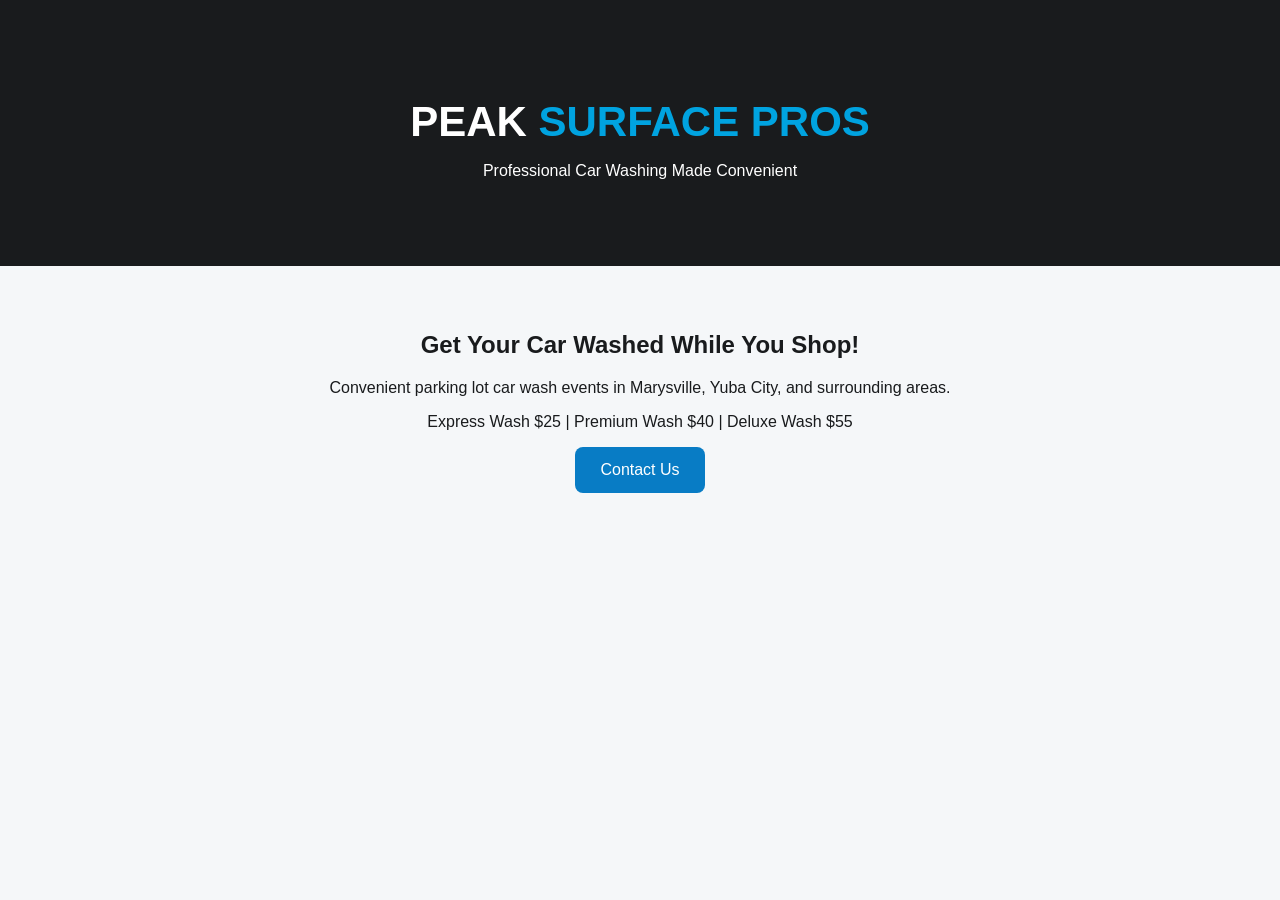
==== index.html @ 24eaa5d0 "Create index.html" ====
<!DOCTYPE html>
<html lang="en">
<head>
  <meta charset="UTF-8">
  <meta name="viewport" content="width=device-width, initial-scale=1">
  <title>Peak Surface Pros | Car Wash Events</title>
  <style>
    body {
      margin: 0;
      font-family: Arial, sans-serif;
      background: #F5F7F9;
      color: #191B1D;
      text-align: center;
    }
    header {
      background: #191B1D;
      color: white;
      padding: 70px 20px;
    }
    h1 { font-size: 42px; margin-bottom: 12px; }
    .blue { color: #00A3E0; }
    main { padding: 45px 20px; }
    .button {
      display: inline-block;
      background: #087CC5;
      color: white;
      padding: 14px 25px;
      border-radius: 8px;
      text-decoration: none;
    }
  </style>
</head>
<body>
  <header>
    <h1>PEAK <span class="blue">SURFACE PROS</span></h1>
    <p>Professional Car Washing Made Convenient</p>
  </header>

  <main>
    <h2>Get Your Car Washed While You Shop!</h2>
    <p>Convenient parking lot car wash events in
       Marysville, Yuba City, and surrounding areas.</p>
    <p>Express Wash $25 | Premium Wash $40 | Deluxe Wash $55</p>
    <a class="button" href="mailto:peaksurfacepros@gmail.com">
      Contact Us
    </a>
  </main>
</body>
</html>
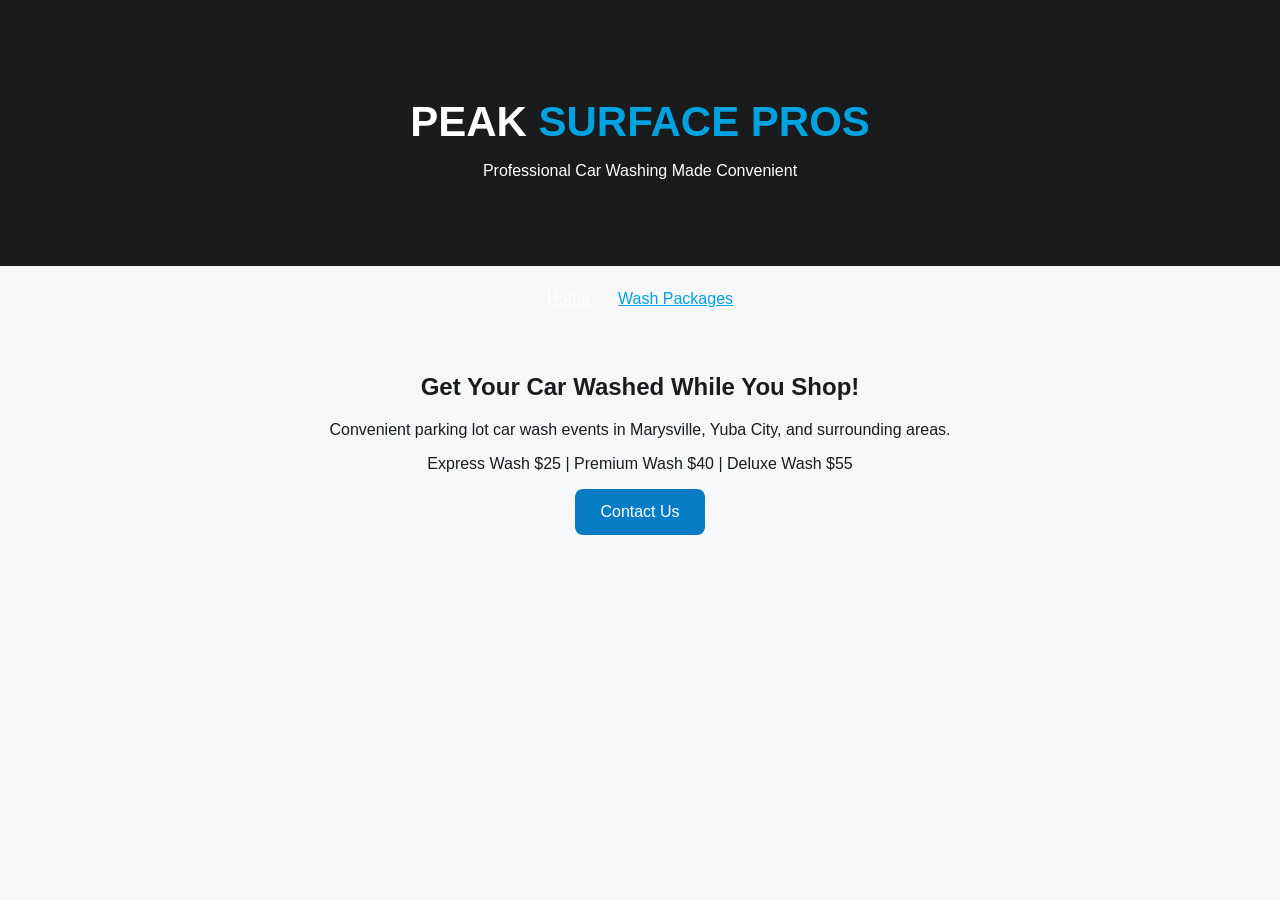
==== commit 20536fe9: "Update index.html" ====
--- a/index.html
+++ b/index.html
@@ -37,6 +37,17 @@
     <p>Professional Car Washing Made Convenient</p>
   </header>
 
+<nav style="margin-top: 24px;">
+  <a href="index.html"
+     style="color: white; margin: 12px;">
+    Home
+  </a>
+  <a href="packages.html"
+     style="color: #00A3E0; margin: 12px;">
+    Wash Packages
+  </a>
+</nav>
+
   <main>
     <h2>Get Your Car Washed While You Shop!</h2>
     <p>Convenient parking lot car wash events in
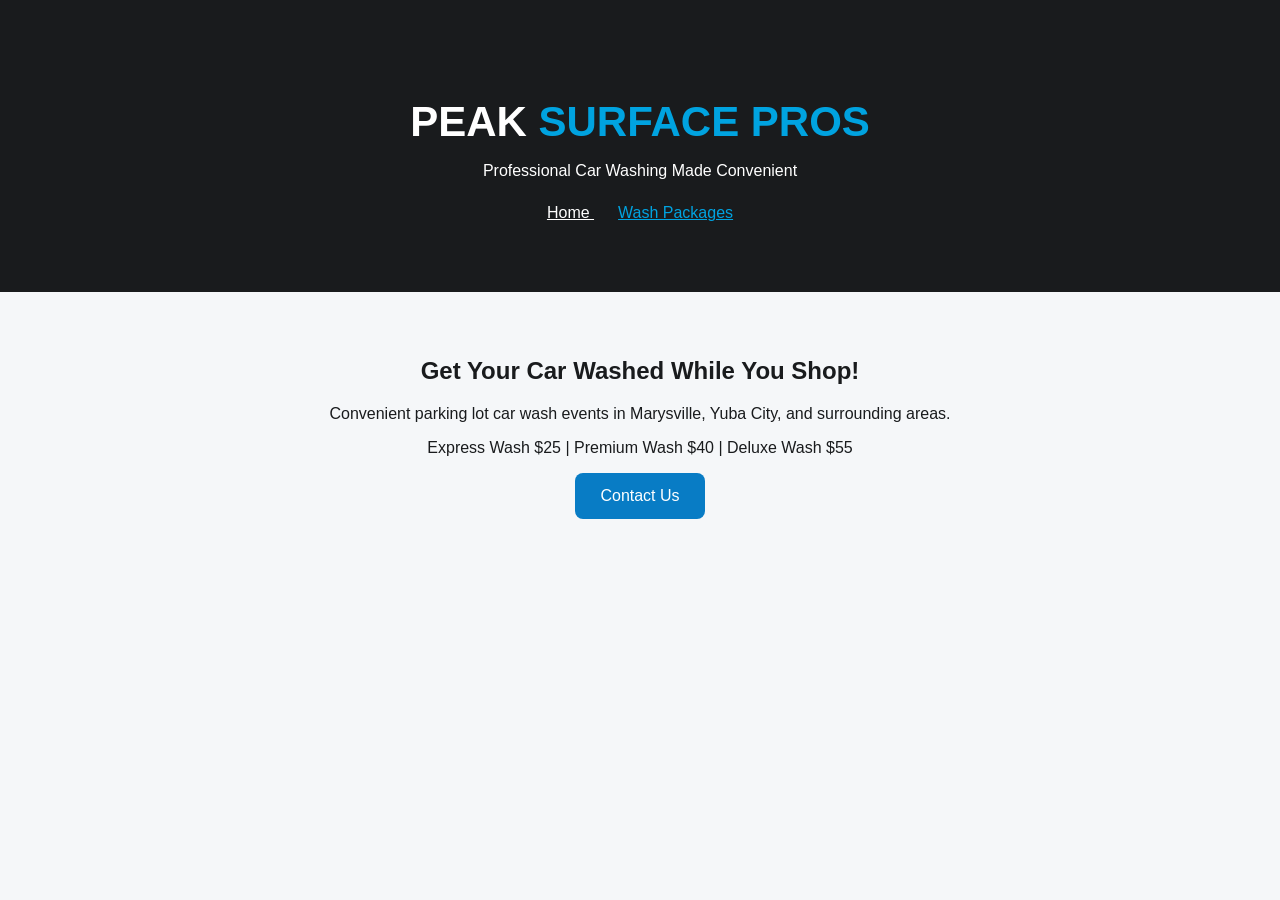
==== commit e27603ee: "Update index.html" ====
--- a/index.html
+++ b/index.html
@@ -35,8 +35,6 @@
   <header>
     <h1>PEAK <span class="blue">SURFACE PROS</span></h1>
     <p>Professional Car Washing Made Convenient</p>
-  </header>
-
 <nav style="margin-top: 24px;">
   <a href="index.html"
      style="color: white; margin: 12px;">
@@ -47,6 +45,9 @@
     Wash Packages
   </a>
 </nav>
+  </header>
+
+
 
   <main>
     <h2>Get Your Car Washed While You Shop!</h2>
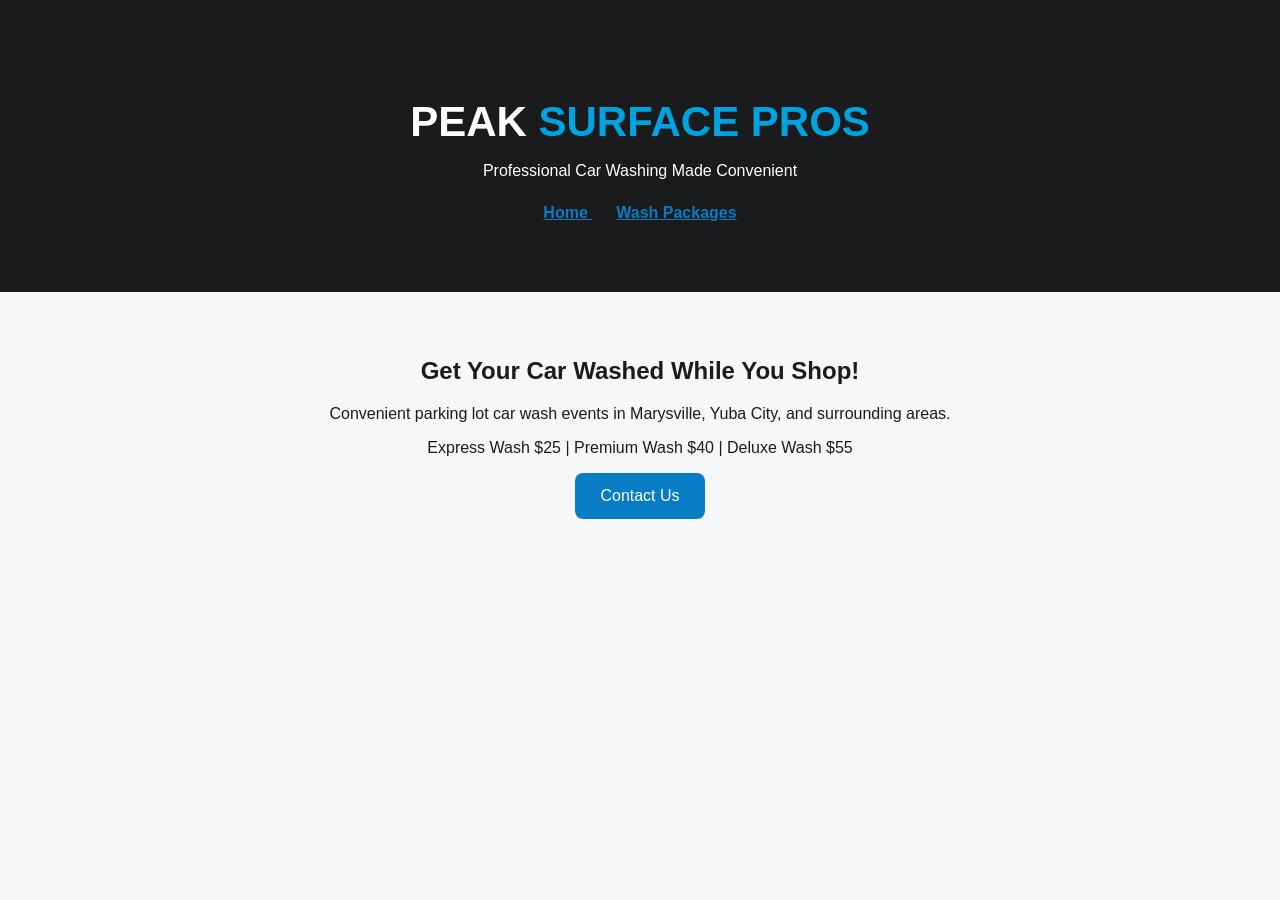
==== commit fa6e62cb: "Update index.html" ====
--- a/index.html
+++ b/index.html
@@ -35,16 +35,18 @@
   <header>
     <h1>PEAK <span class="blue">SURFACE PROS</span></h1>
     <p>Professional Car Washing Made Convenient</p>
-<nav style="margin-top: 24px;">
+
+<nav style="margin-top: 24px; text-align: center;">
   <a href="index.html"
-     style="color: white; margin: 12px;">
+     style="color: #087CC5; margin: 12px; font-weight: bold;">
     Home
   </a>
   <a href="packages.html"
-     style="color: #00A3E0; margin: 12px;">
+     style="color: #087CC5; margin: 12px; font-weight: bold;">
     Wash Packages
   </a>
 </nav>
+
   </header>
 
 
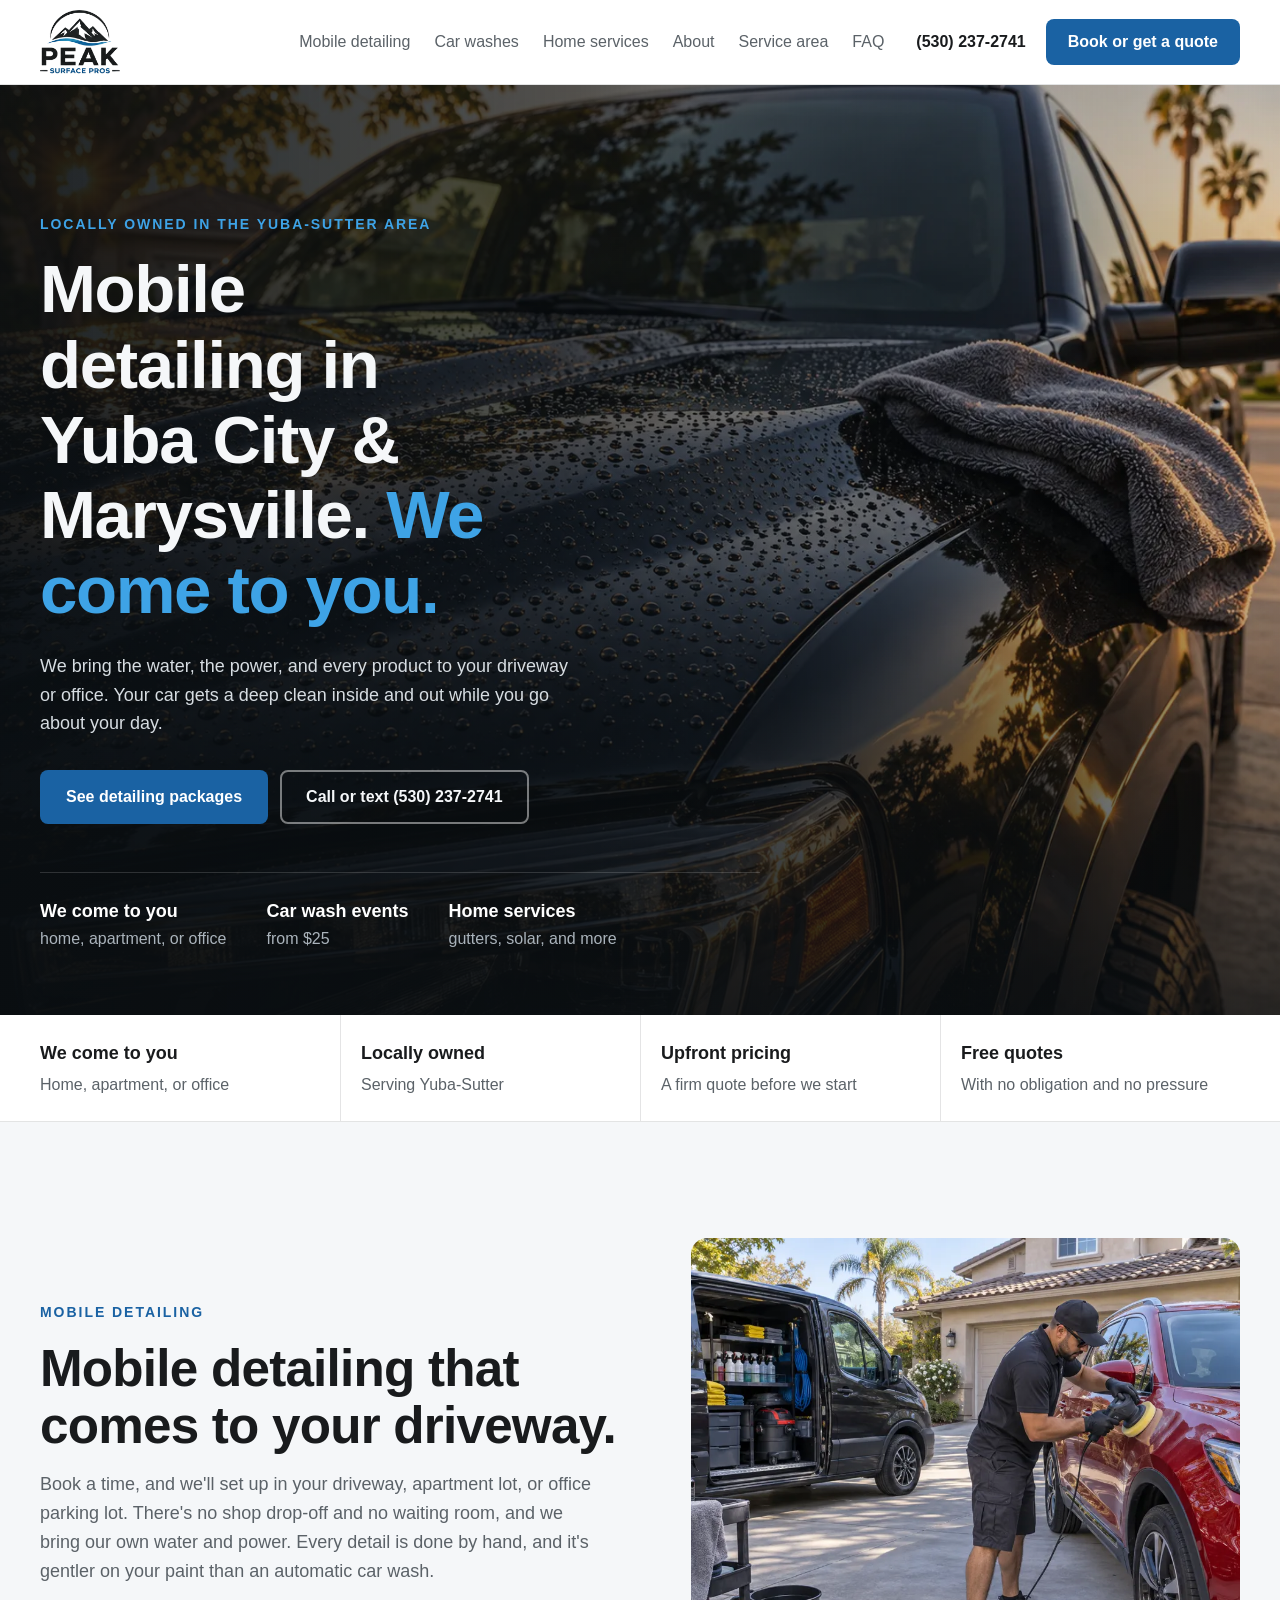
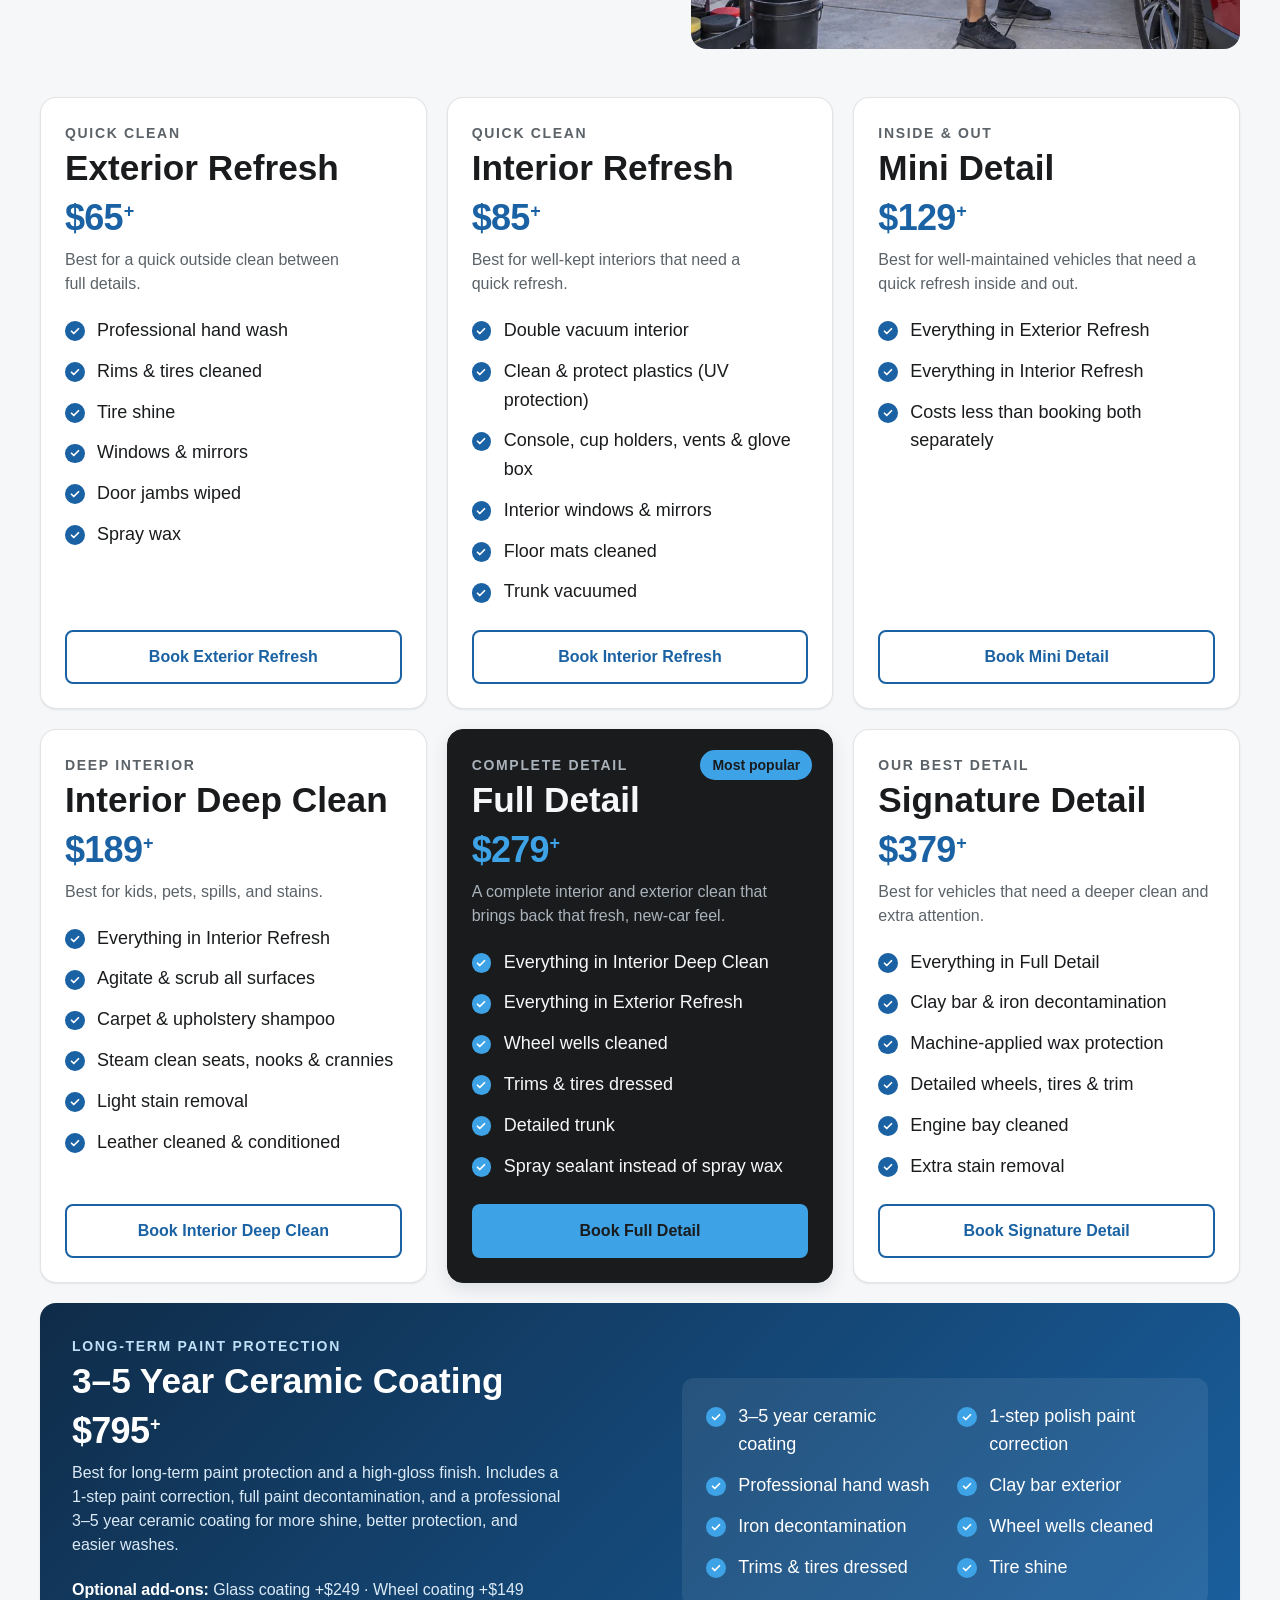
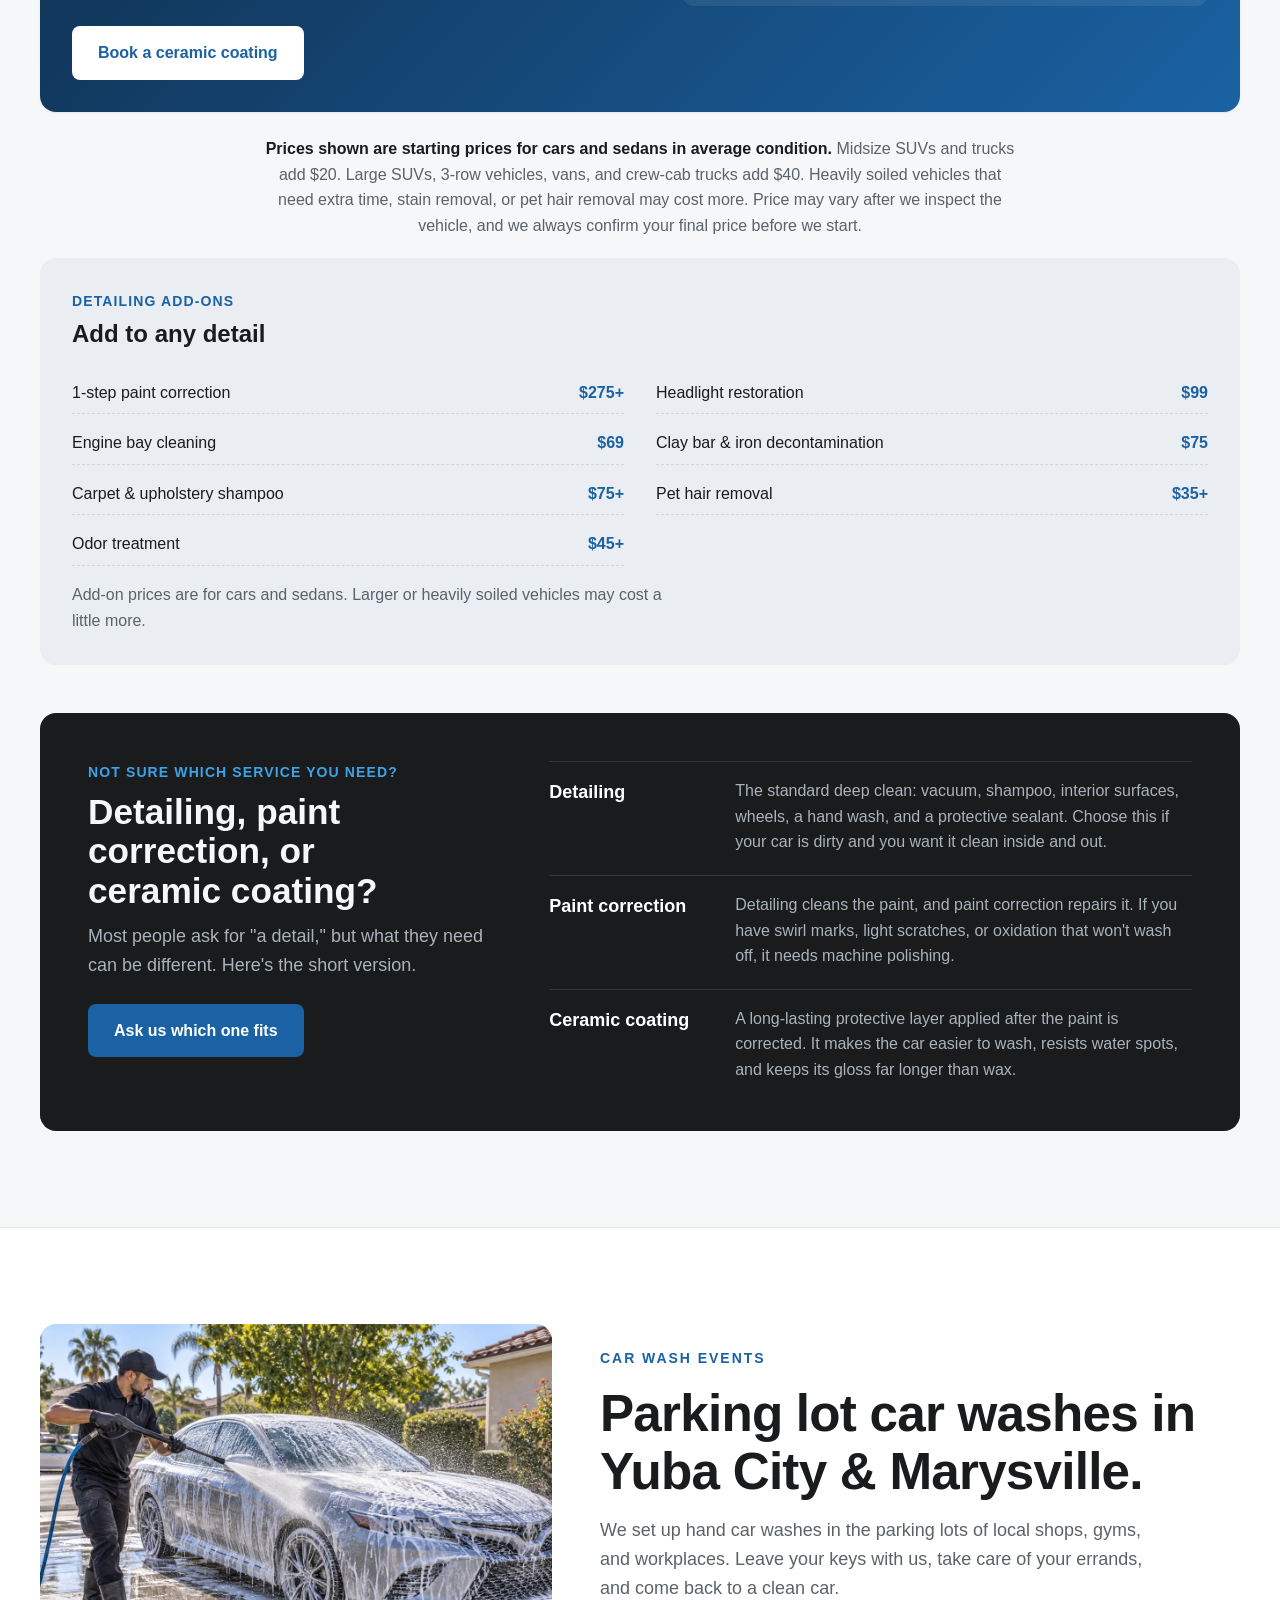
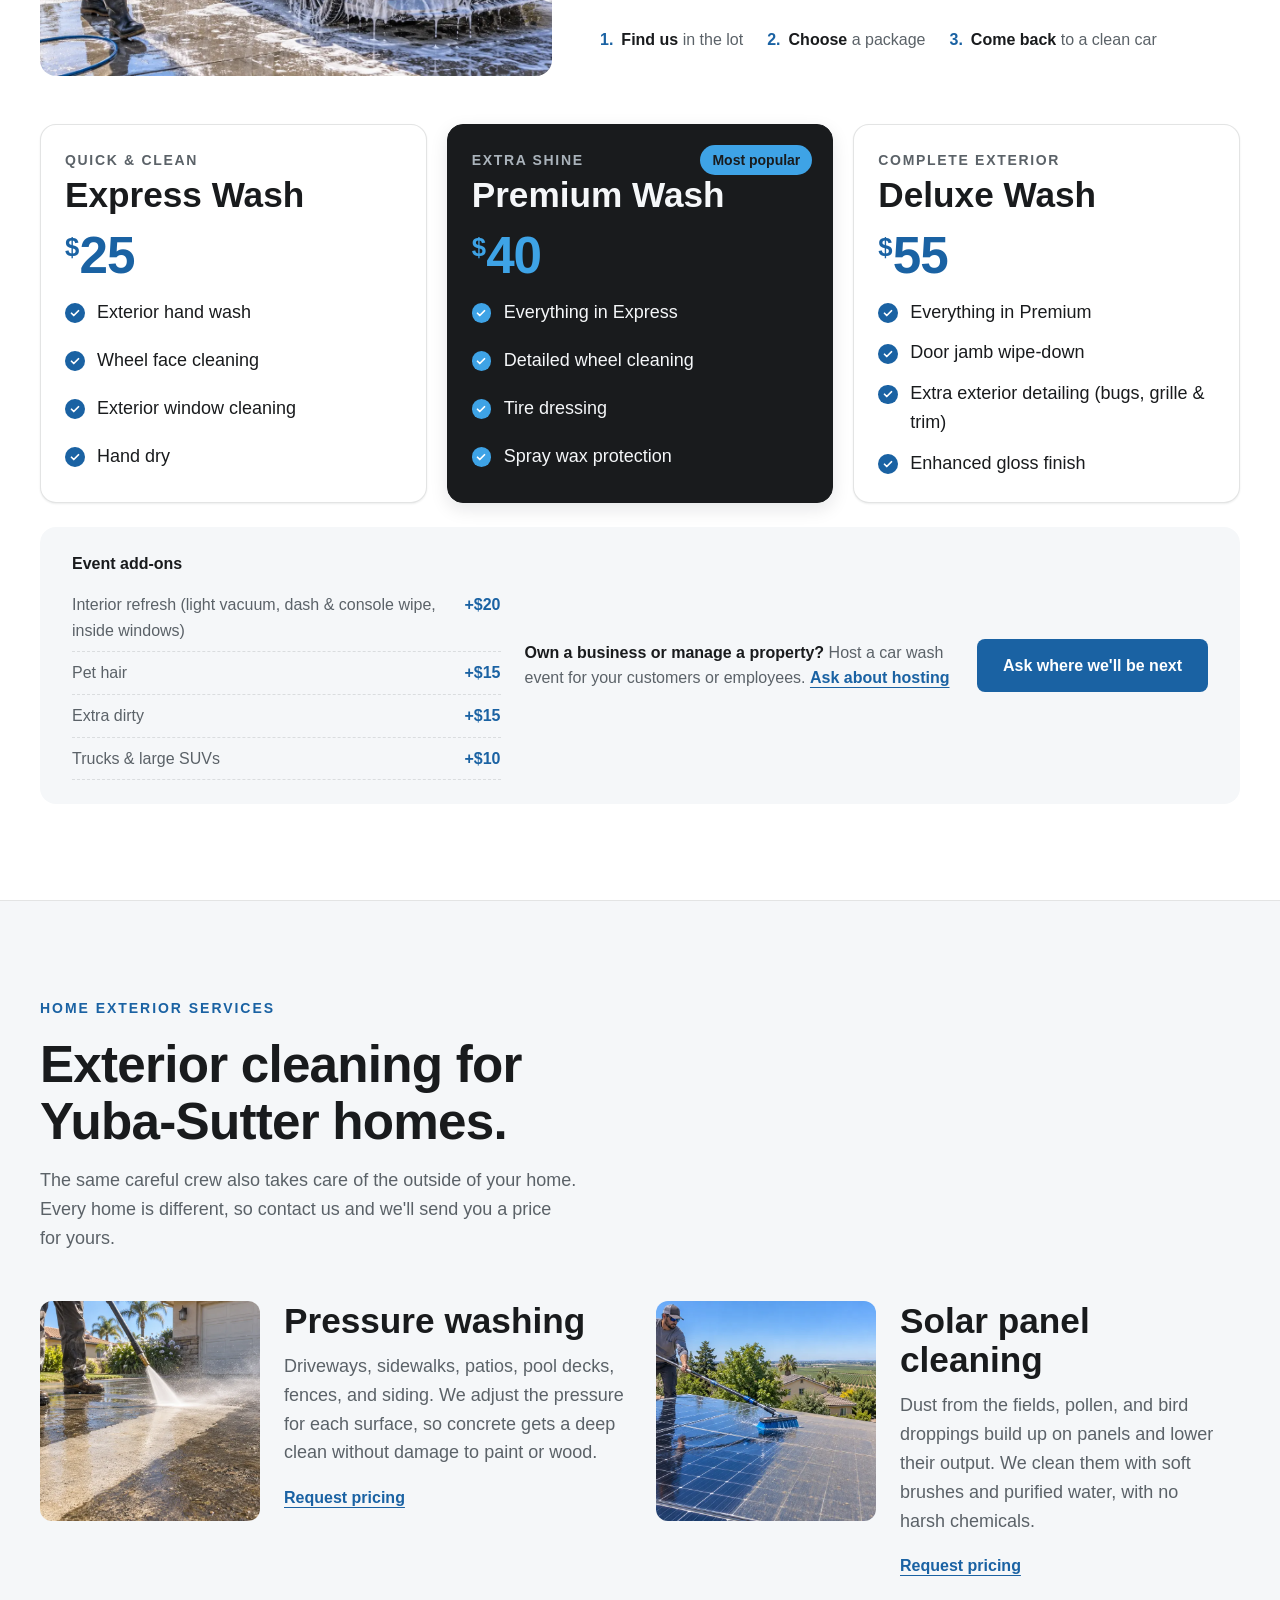
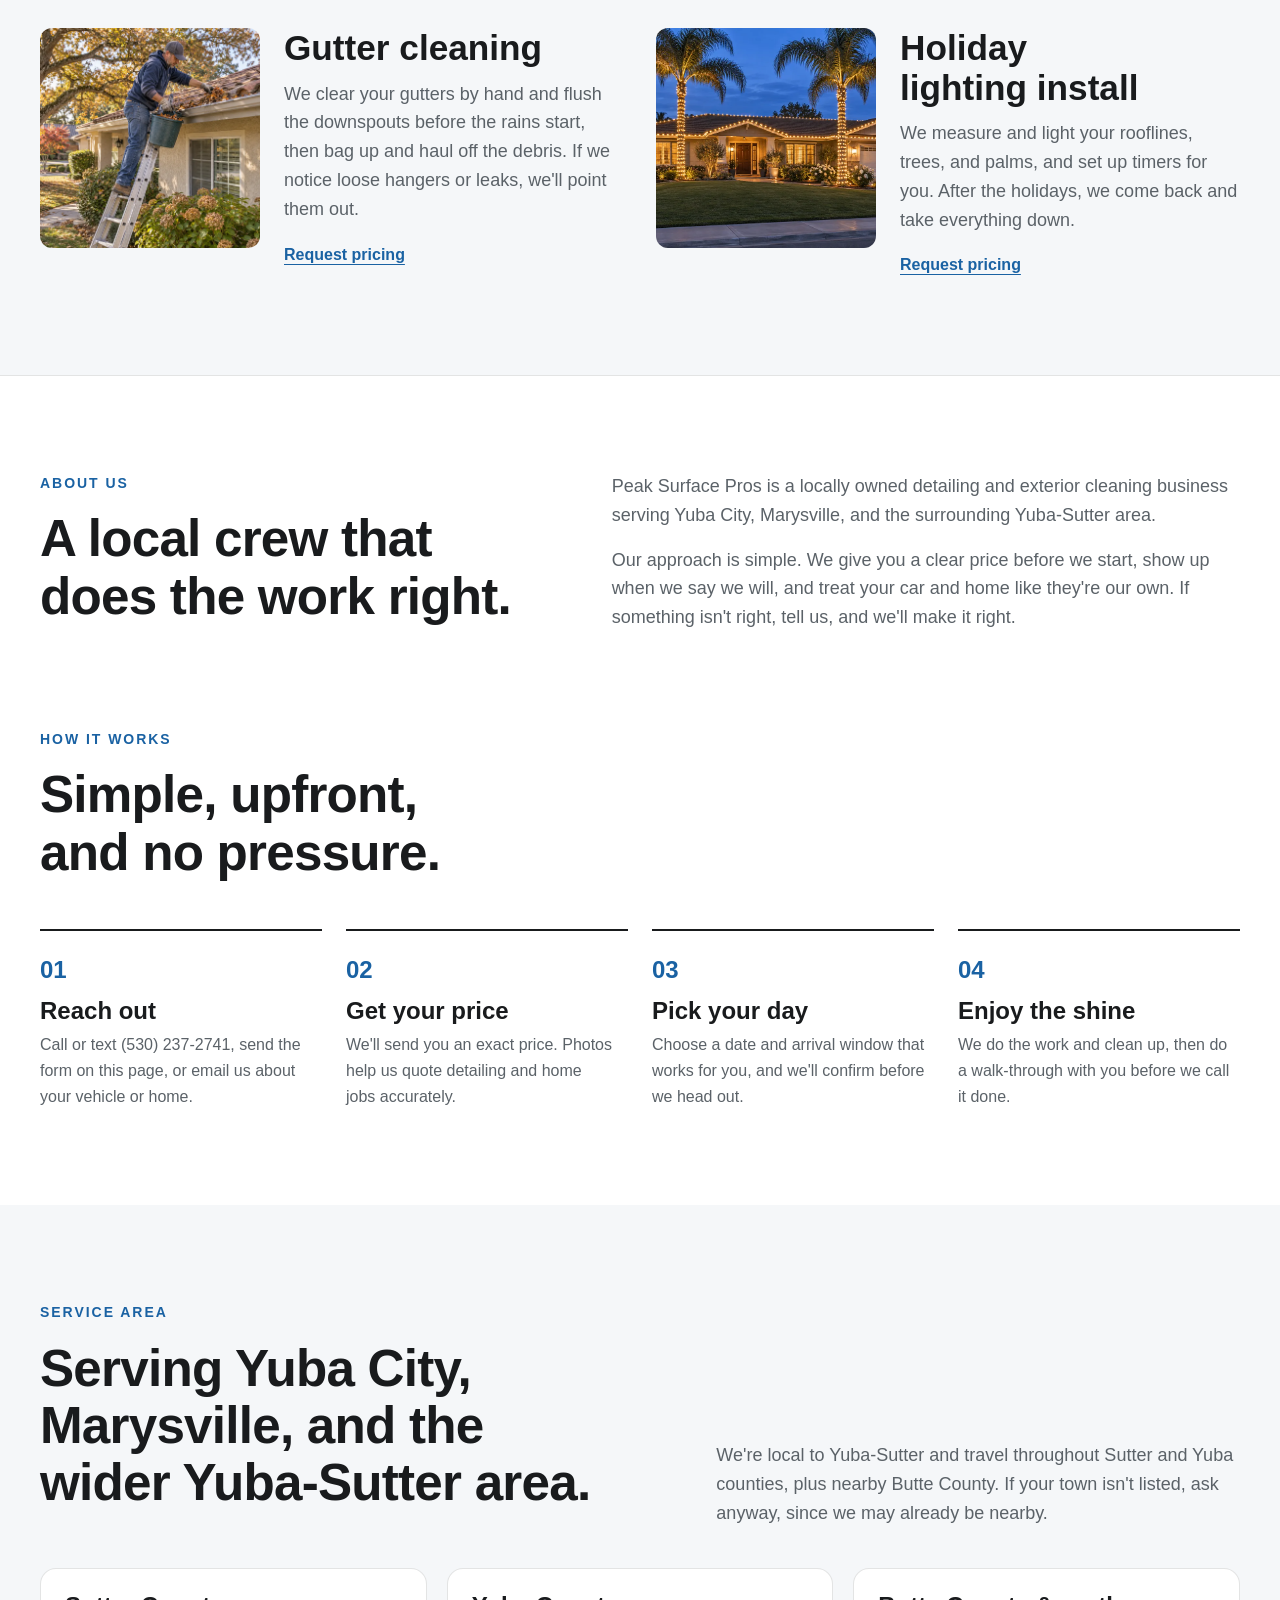
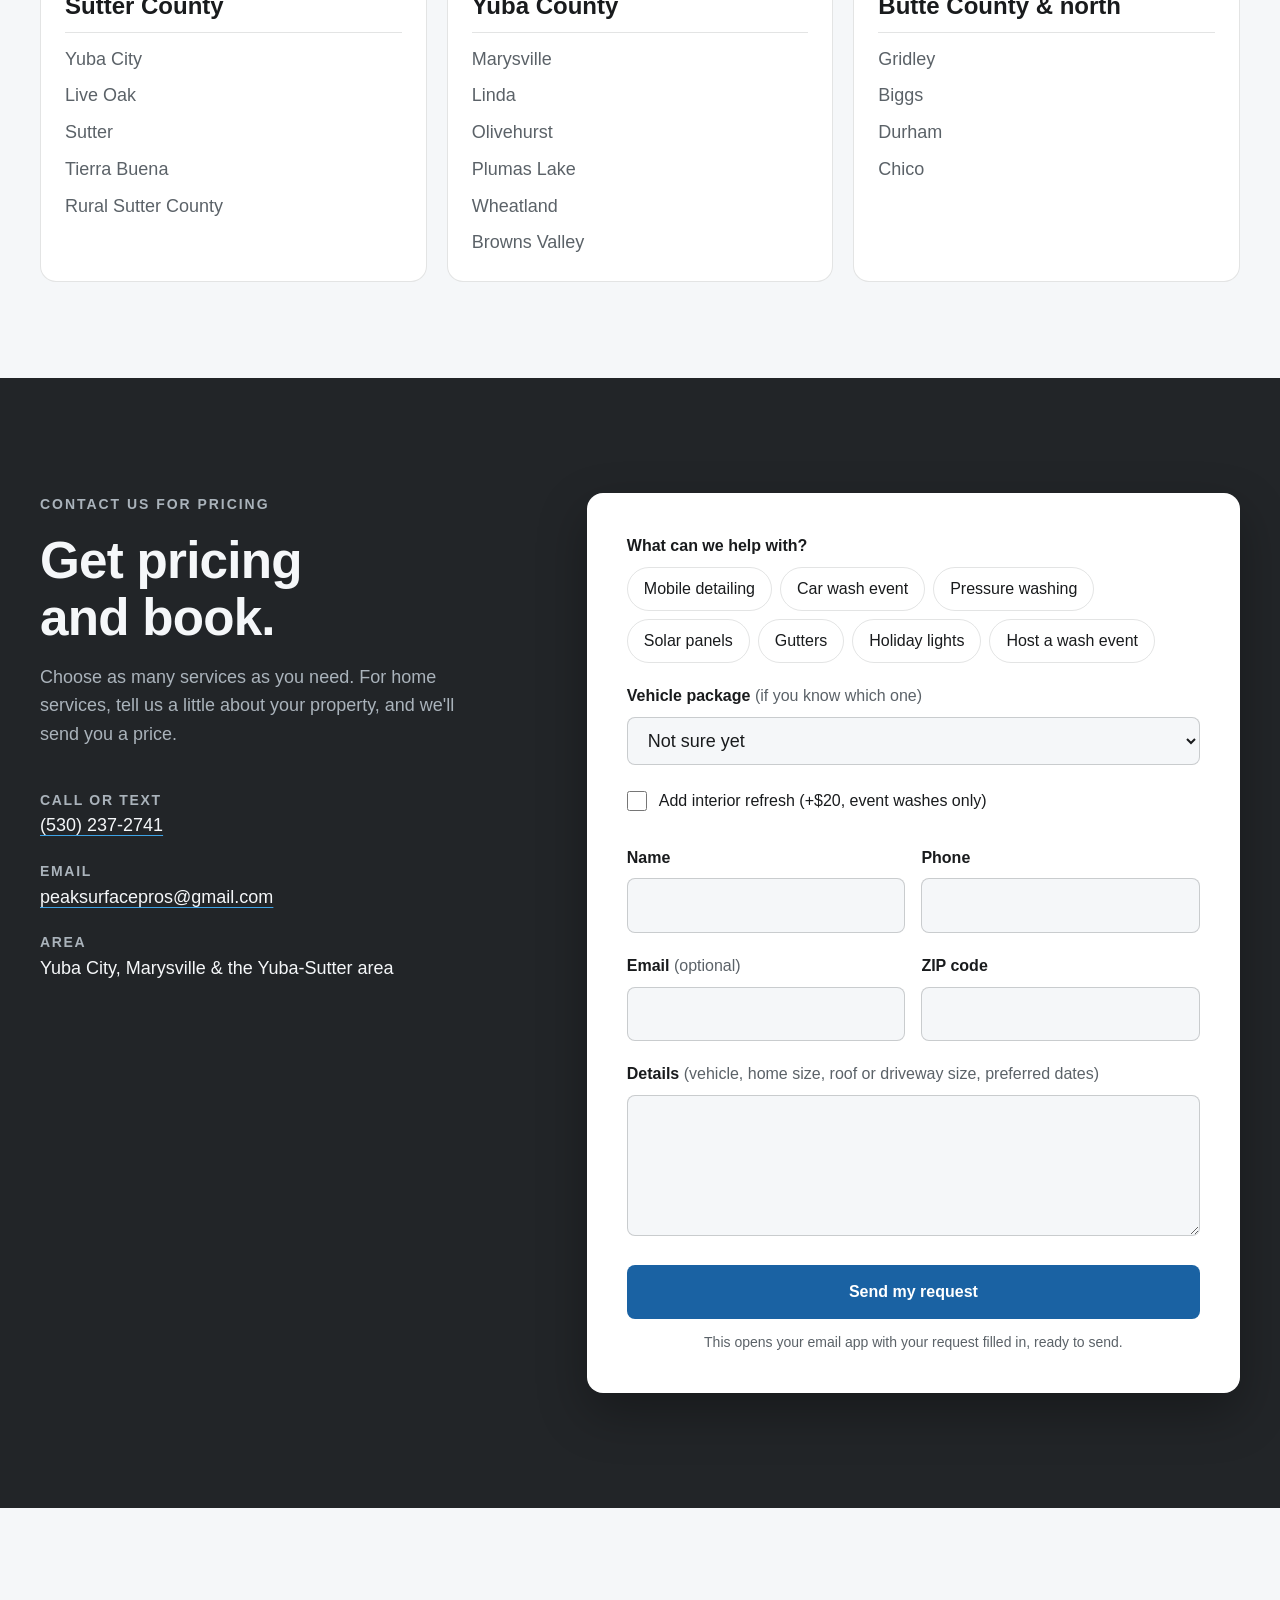
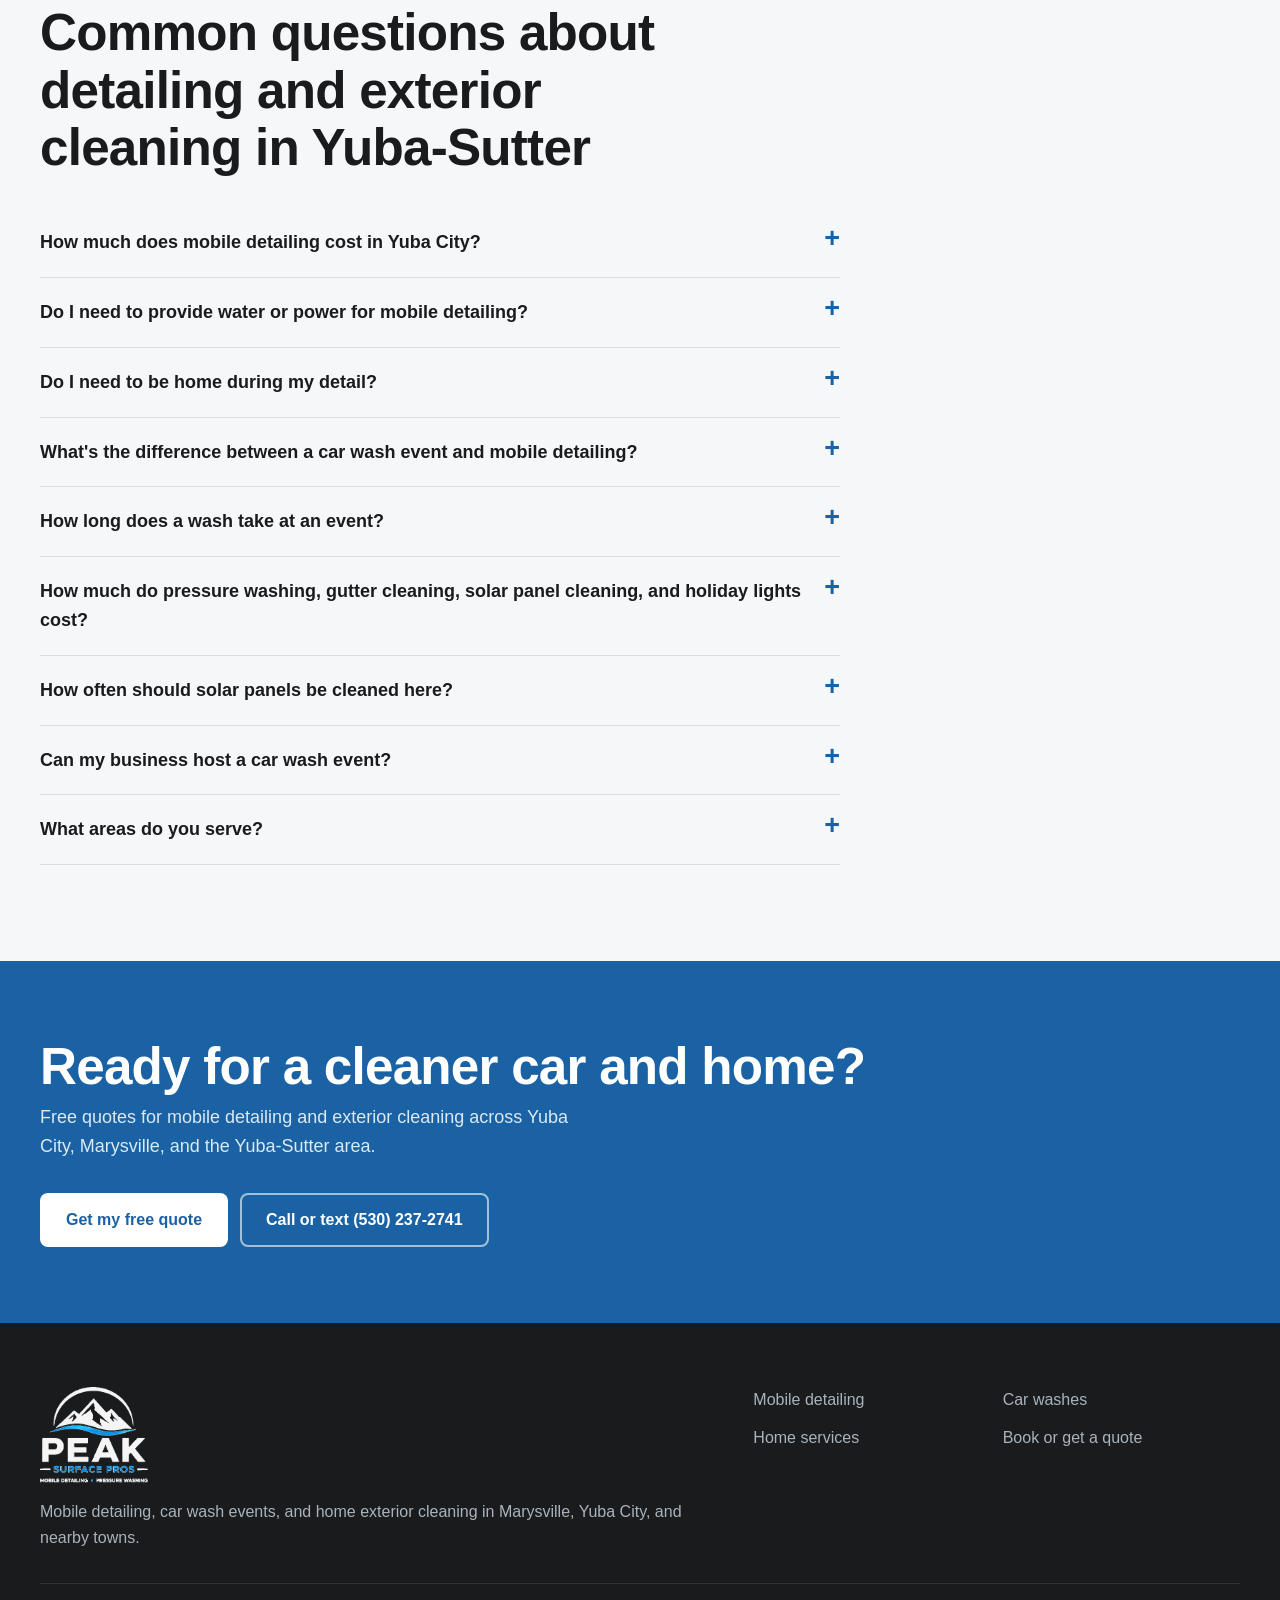
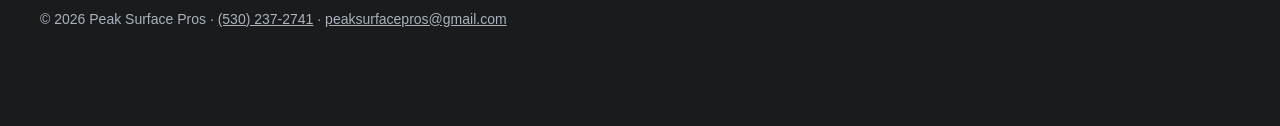
==== commit 6cc16700: "New Peak Surface Pros website: mobile detailing, car wash events, home services Co-authored-by: Perp" ====
--- a/index.html
+++ b/index.html
@@ -1,64 +1,445 @@
-
-<!DOCTYPE html>
+<!doctype html>
 <html lang="en">
 <head>
-  <meta charset="UTF-8">
-  <meta name="viewport" content="width=device-width, initial-scale=1">
-  <title>Peak Surface Pros | Car Wash Events</title>
-  <style>
-    body {
-      margin: 0;
-      font-family: Arial, sans-serif;
-      background: #F5F7F9;
-      color: #191B1D;
-      text-align: center;
-    }
-    header {
-      background: #191B1D;
-      color: white;
-      padding: 70px 20px;
-    }
-    h1 { font-size: 42px; margin-bottom: 12px; }
-    .blue { color: #00A3E0; }
-    main { padding: 45px 20px; }
-    .button {
-      display: inline-block;
-      background: #087CC5;
-      color: white;
-      padding: 14px 25px;
-      border-radius: 8px;
-      text-decoration: none;
-    }
-  </style>
+<meta charset="utf-8">
+<meta name="viewport" content="width=device-width, initial-scale=1">
+<title>Peak Surface Pros | Mobile Detailing, Car Washes &amp; Exterior Cleaning in Yuba City &amp; Marysville</title>
+<meta name="description" content="Mobile detailing in Yuba City and Marysville, plus parking lot car wash events, pressure washing, solar panel cleaning, gutter cleaning, and holiday lights. Free quotes.">
+<meta property="og:title" content="Peak Surface Pros | Yuba-Sutter Car Washes &amp; Exterior Cleaning">
+<meta property="og:description" content="Car washes, mobile detailing, gutters, pressure washing, solar panel cleaning, and holiday lights across Marysville, Yuba City, and nearby.">
+<meta property="og:image" content="assets/hero.webp">
+<link rel="preconnect" href="https://api.fontshare.com">
+<link href="https://api.fontshare.com/v2/css?f[]=cabinet-grotesk@500,700,800&f[]=satoshi@400,500,700&display=swap" rel="stylesheet">
+<link rel="preload" as="image" href="assets/hero.webp">
+<link rel="icon" type="image/png" href="assets/logo-header.png">
+<link rel="stylesheet" href="style.css?v=10">
+<script type="application/ld+json">
+{"@context":"https://schema.org","@type":"AutoWash","telephone":"+1-530-237-2741","description":"Mobile auto detailing, parking lot car wash events, pressure washing, solar panel cleaning, gutter cleaning, and holiday lighting installation in the Yuba-Sutter area.","name":"Peak Surface Pros","email":"peaksurfacepros@gmail.com","areaServed":["Yuba City, CA","Marysville, CA","Live Oak, CA","Sutter, CA","Tierra Buena, CA","Linda, CA","Olivehurst, CA","Plumas Lake, CA","Wheatland, CA","Browns Valley, CA","Gridley, CA","Biggs, CA","Durham, CA","Chico, CA"],"priceRange":"$25-$795"}
+</script>
 </head>
 <body>
-  <header>
-    <h1>PEAK <span class="blue">SURFACE PROS</span></h1>
-    <p>Professional Car Washing Made Convenient</p>
-
-<nav style="margin-top: 24px; text-align: center;">
-  <a href="index.html"
-     style="color: #087CC5; margin: 12px; font-weight: bold;">
-    Home
-  </a>
-  <a href="packages.html"
-     style="color: #087CC5; margin: 12px; font-weight: bold;">
-    Wash Packages
-  </a>
-</nav>
-
-  </header>
-
-
-
-  <main>
-    <h2>Get Your Car Washed While You Shop!</h2>
-    <p>Convenient parking lot car wash events in
-       Marysville, Yuba City, and surrounding areas.</p>
-    <p>Express Wash $25 | Premium Wash $40 | Deluxe Wash $55</p>
-    <a class="button" href="mailto:peaksurfacepros@gmail.com">
-      Contact Us
+<a class="skip" href="#main">Skip to content</a>
+
+<header class="header" id="top">
+  <div class="wrap header__inner">
+    <a href="#top" class="brand" aria-label="Peak Surface Pros home">
+      <img src="assets/logo-header.png" alt="Peak Surface Pros" width="301" height="242">
     </a>
-  </main>
+    <nav class="nav" aria-label="Primary">
+      <a href="#detailing">Mobile detailing</a>
+      <a href="#washes">Car washes</a>
+      <a href="#home-services">Home services</a>
+      <a href="#about">About</a>
+      <a href="#area">Service area</a>
+      <a href="#faq">FAQ</a>
+    </nav>
+    <div class="header__cta">
+      <a class="phone" href="tel:+15302372741">(530) 237-2741</a>
+      <a class="btn btn--blue btn--sm" href="#quote">Book or get a quote</a>
+    </div>
+    <button class="menu-btn" aria-label="Open menu" aria-expanded="false" aria-controls="mobile-nav">
+      <svg width="24" height="24" viewBox="0 0 24 24" fill="none" stroke="currentColor" stroke-width="2" stroke-linecap="round"><path d="M4 7h16M4 12h16M4 17h16"/></svg>
+    </button>
+  </div>
+  <nav class="mobile-nav" id="mobile-nav" aria-label="Mobile" hidden>
+    <a href="#detailing">Mobile detailing</a>
+    <a href="#washes">Car washes</a>
+    <a href="#home-services">Home services</a>
+    <a href="#about">About</a>
+    <a href="#area">Service area</a>
+    <a href="#faq">FAQ</a>
+    <a href="tel:+15302372741">Call or text (530) 237-2741</a>
+    <a class="btn btn--blue" href="#quote">Book or get a quote</a>
+  </nav>
+</header>
+
+<main id="main">
+  <section class="hero">
+    <img class="hero__img" src="assets/hero.webp" alt="Water beading on the freshly detailed hood of a black pickup truck at sunset" width="1920" height="1080">
+    <div class="hero__shade"></div>
+    <div class="wrap hero__content">
+      <p class="eyebrow">Locally owned in the Yuba-Sutter area</p>
+      <h1>Mobile detailing in Yuba City &amp; Marysville. <span>We come to you.</span></h1>
+      <p class="hero__lede">We bring the water, the power, and every product to your driveway or office. Your car gets a deep clean inside and out while you go about your day.</p>
+      <div class="hero__actions">
+        <a class="btn btn--blue" href="#detailing">See detailing packages</a>
+        <a class="btn btn--ghost" href="tel:+15302372741">Call or text (530) 237-2741</a>
+      </div>
+      <ul class="hero__facts" aria-label="Highlights">
+        <li><strong>We come to you</strong> home, apartment, or office</li>
+        <li><strong>Car wash events</strong> from $25</li>
+        <li><strong>Home services</strong> gutters, solar, and more</li>
+      </ul>
+    </div>
+  </section>
+
+  <section class="trust" aria-label="Why customers choose us">
+    <ul class="wrap trust__list">
+      <li><strong>We come to you</strong><span>Home, apartment, or office</span></li>
+      <li><strong>Locally owned</strong><span>Serving Yuba-Sutter</span></li>
+      <li><strong>Upfront pricing</strong><span>A firm quote before we start</span></li>
+      <li><strong>Free quotes</strong><span>With no obligation and no pressure</span></li>
+    </ul>
+  </section>
+
+  <section class="detailing" id="detailing" aria-labelledby="detailing-title">
+    <div class="wrap">
+      <div class="split-head">
+        <div class="section-head">
+          <p class="eyebrow eyebrow--dark">Mobile detailing</p>
+          <h2 id="detailing-title">Mobile detailing that comes to your driveway.</h2>
+          <p class="section-head__lede">Book a time, and we'll set up in your driveway, apartment lot, or office parking lot. There's no shop drop-off and no waiting room, and we bring our own water and power. Every detail is done by hand, and it's gentler on your paint than an automatic car wash.</p>
+        </div>
+        <img class="split-head__img" src="assets/mobile.webp" alt="Detailer polishing a red SUV in a driveway next to a fully equipped detailing van" width="1200" height="900" loading="lazy" decoding="async">
+      </div>
+      <div class="pkg-grid pkg-grid--six">
+        <article class="pkg">
+          
+          <p class="pkg__sub">Quick clean</p>
+          <h3>Exterior Refresh</h3>
+          <p class="pkg__price pkg__price--range">$65<span class="pkg__plus">+</span></p>
+          <p class="pkg__best">Best for a quick outside clean between full details.</p>
+          <ul class="ticks"><li>Professional hand wash</li><li>Rims &amp; tires cleaned</li><li>Tire shine</li><li>Windows &amp; mirrors</li><li>Door jambs wiped</li><li>Spray wax</li></ul>
+          <a class="btn btn--outline btn--block" href="#quote" data-pkg="Mobile: Exterior Refresh ($65+)" data-kind="mobile">Book Exterior Refresh</a>
+        </article>
+        <article class="pkg">
+          
+          <p class="pkg__sub">Quick clean</p>
+          <h3>Interior Refresh</h3>
+          <p class="pkg__price pkg__price--range">$85<span class="pkg__plus">+</span></p>
+          <p class="pkg__best">Best for well-kept interiors that need a quick refresh.</p>
+          <ul class="ticks"><li>Double vacuum interior</li><li>Clean &amp; protect plastics (UV protection)</li><li>Console, cup holders, vents &amp; glove box</li><li>Interior windows &amp; mirrors</li><li>Floor mats cleaned</li><li>Trunk vacuumed</li></ul>
+          <a class="btn btn--outline btn--block" href="#quote" data-pkg="Mobile: Interior Refresh ($85+)" data-kind="mobile">Book Interior Refresh</a>
+        </article>
+        <article class="pkg">
+          
+          <p class="pkg__sub">Inside &amp; out</p>
+          <h3>Mini Detail</h3>
+          <p class="pkg__price pkg__price--range">$129<span class="pkg__plus">+</span></p>
+          <p class="pkg__best">Best for well-maintained vehicles that need a quick refresh inside and out.</p>
+          <ul class="ticks"><li>Everything in Exterior Refresh</li><li>Everything in Interior Refresh</li><li>Costs less than booking both separately</li></ul>
+          <a class="btn btn--outline btn--block" href="#quote" data-pkg="Mobile: Mini Detail ($129+)" data-kind="mobile">Book Mini Detail</a>
+        </article>
+        <article class="pkg">
+          
+          <p class="pkg__sub">Deep interior</p>
+          <h3>Interior Deep Clean</h3>
+          <p class="pkg__price pkg__price--range">$189<span class="pkg__plus">+</span></p>
+          <p class="pkg__best">Best for kids, pets, spills, and stains.</p>
+          <ul class="ticks"><li>Everything in Interior Refresh</li><li>Agitate &amp; scrub all surfaces</li><li>Carpet &amp; upholstery shampoo</li><li>Steam clean seats, nooks &amp; crannies</li><li>Light stain removal</li><li>Leather cleaned &amp; conditioned</li></ul>
+          <a class="btn btn--outline btn--block" href="#quote" data-pkg="Mobile: Interior Deep Clean ($189+)" data-kind="mobile">Book Interior Deep Clean</a>
+        </article>
+        <article class="pkg pkg--featured">
+          <p class="pkg__badge">Most popular</p>
+          <p class="pkg__sub">Complete detail</p>
+          <h3>Full Detail</h3>
+          <p class="pkg__price pkg__price--range">$279<span class="pkg__plus">+</span></p>
+          <p class="pkg__best">A complete interior and exterior clean that brings back that fresh, new-car feel.</p>
+          <ul class="ticks"><li>Everything in Interior Deep Clean</li><li>Everything in Exterior Refresh</li><li>Wheel wells cleaned</li><li>Trims &amp; tires dressed</li><li>Detailed trunk</li><li>Spray sealant instead of spray wax</li></ul>
+          <a class="btn btn--blue btn--block" href="#quote" data-pkg="Mobile: Full Detail ($279+)" data-kind="mobile">Book Full Detail</a>
+        </article>
+        <article class="pkg">
+          
+          <p class="pkg__sub">Our best detail</p>
+          <h3>Signature Detail</h3>
+          <p class="pkg__price pkg__price--range">$379<span class="pkg__plus">+</span></p>
+          <p class="pkg__best">Best for vehicles that need a deeper clean and extra attention.</p>
+          <ul class="ticks"><li>Everything in Full Detail</li><li>Clay bar &amp; iron decontamination</li><li>Machine-applied wax protection</li><li>Detailed wheels, tires &amp; trim</li><li>Engine bay cleaned</li><li>Extra stain removal</li></ul>
+          <a class="btn btn--outline btn--block" href="#quote" data-pkg="Mobile: Signature Detail ($379+)" data-kind="mobile">Book Signature Detail</a>
+        </article>
+      </div>
+      <article class="pkg pkg--wide">
+        <div class="pkg--wide__main">
+          <p class="pkg__sub">Long-term paint protection</p>
+          <h3>3–5 Year Ceramic Coating</h3>
+          <p class="pkg__price pkg__price--range">$795<span class="pkg__plus">+</span></p>
+          <p class="pkg__best">Best for long-term paint protection and a high-gloss finish. Includes a 1-step paint correction, full paint decontamination, and a professional 3–5 year ceramic coating for more shine, better protection, and easier washes.</p>
+          <p class="pkg__opt"><strong>Optional add-ons:</strong> Glass coating +$249 · Wheel coating +$149</p>
+          <a class="btn btn--blue" href="#quote" data-pkg="Mobile: 3–5 Year Ceramic Coating ($795+)" data-kind="mobile">Book a ceramic coating</a>
+        </div>
+        <ul class="ticks ticks--cols"><li>3–5 year ceramic coating</li><li>1-step polish paint correction</li><li>Professional hand wash</li><li>Clay bar exterior</li><li>Iron decontamination</li><li>Wheel wells cleaned</li><li>Trims &amp; tires dressed</li><li>Tire shine</li></ul>
+      </article>
+      <p class="pkg-note"><strong>Prices shown are starting prices for cars and sedans in average condition.</strong> Midsize SUVs and trucks add $20. Large SUVs, 3-row vehicles, vans, and crew-cab trucks add $40. Heavily soiled vehicles that need extra time, stain removal, or pet hair removal may cost more. Price may vary after we inspect the vehicle, and we always confirm your final price before we start.</p>
+      <div class="addon addon--list">
+        <div>
+          <p class="tag">Detailing add-ons</p>
+          <h3>Add to any detail</h3>
+        </div>
+        <ul class="addon__prices">
+          <li><span>1-step paint correction</span><strong>$275+</strong></li>
+          <li><span>Headlight restoration</span><strong>$99</strong></li>
+          <li><span>Engine bay cleaning</span><strong>$69</strong></li>
+          <li><span>Clay bar &amp; iron decontamination</span><strong>$75</strong></li>
+          <li><span>Carpet &amp; upholstery shampoo</span><strong>$75+</strong></li>
+          <li><span>Pet hair removal</span><strong>$35+</strong></li>
+          <li><span>Odor treatment</span><strong>$45+</strong></li>
+        </ul>
+        <p class="addon__note">Add-on prices are for cars and sedans. Larger or heavily soiled vehicles may cost a little more.</p>
+      </div>
+      <div class="guide">
+        <div class="guide__head">
+          <p class="tag">Not sure which service you need?</p>
+          <h3>Detailing, paint correction, or ceramic coating?</h3>
+          <p>Most people ask for "a detail," but what they need can be different. Here's the short version.</p>
+        <a class="btn btn--blue" href="#quote" data-service="mobile">Ask us which one fits</a>
+        </div>
+        <dl class="guide__list">
+          <div><dt>Detailing</dt><dd>The standard deep clean: vacuum, shampoo, interior surfaces, wheels, a hand wash, and a protective sealant. Choose this if your car is dirty and you want it clean inside and out.</dd></div>
+          <div><dt>Paint correction</dt><dd>Detailing cleans the paint, and paint correction repairs it. If you have swirl marks, light scratches, or oxidation that won't wash off, it needs machine polishing.</dd></div>
+          <div><dt>Ceramic coating</dt><dd>A long-lasting protective layer applied after the paint is corrected. It makes the car easier to wash, resists water spots, and keeps its gloss far longer than wax.</dd></div>
+        </dl>
+      </div>
+    </div>
+  </section>
+
+  <section class="washes" id="washes" aria-labelledby="washes-title">
+    <div class="wrap">
+      <div class="split-head split-head--rev">
+        <div class="section-head">
+          <p class="eyebrow eyebrow--dark">Car wash events</p>
+          <h2 id="washes-title">Parking lot car washes in Yuba City &amp; Marysville.</h2>
+          <p class="section-head__lede">We set up hand car washes in the parking lots of local shops, gyms, and workplaces. Leave your keys with us, take care of your errands, and come back to a clean car.</p>
+          <ol class="mini-steps">
+            <li><strong>Find us</strong> in the lot</li>
+            <li><strong>Choose</strong> a package</li>
+            <li><strong>Come back</strong> to a clean car</li>
+          </ol>
+        </div>
+        <img class="split-head__img" src="assets/wash.webp" alt="Crew member rinsing a foam-covered silver sedan during a hand car wash" width="1200" height="900" loading="lazy" decoding="async">
+      </div>
+      <div class="pkg-grid pkg-grid--dark">
+        <article class="pkg">
+          <p class="pkg__sub">Quick &amp; clean</p>
+          <h3>Express Wash</h3>
+          <p class="pkg__price"><span>$</span>25</p>
+          <ul class="ticks"><li>Exterior hand wash</li><li>Wheel face cleaning</li><li>Exterior window cleaning</li><li>Hand dry</li></ul>
+        </article>
+        <article class="pkg pkg--featured">
+          <p class="pkg__badge">Most popular</p>
+          <p class="pkg__sub">Extra shine</p>
+          <h3>Premium Wash</h3>
+          <p class="pkg__price"><span>$</span>40</p>
+          <ul class="ticks"><li>Everything in Express</li><li>Detailed wheel cleaning</li><li>Tire dressing</li><li>Spray wax protection</li></ul>
+        </article>
+        <article class="pkg">
+          <p class="pkg__sub">Complete exterior</p>
+          <h3>Deluxe Wash</h3>
+          <p class="pkg__price"><span>$</span>55</p>
+          <ul class="ticks"><li>Everything in Premium</li><li>Door jamb wipe-down</li><li>Extra exterior detailing (bugs, grille &amp; trim)</li><li>Enhanced gloss finish</li></ul>
+        </article>
+      </div>
+      <div class="wash-foot">
+        <div>
+          <p><strong>Event add-ons</strong></p>
+          <ul class="addon__prices addon__prices--event">
+            <li><span>Interior refresh (light vacuum, dash &amp; console wipe, inside windows)</span><strong>+$20</strong></li>
+            <li><span>Pet hair</span><strong>+$15</strong></li>
+            <li><span>Extra dirty</span><strong>+$15</strong></li>
+            <li><span>Trucks &amp; large SUVs</span><strong>+$10</strong></li>
+          </ul>
+        </div>
+        <p><strong>Own a business or manage a property?</strong> Host a car wash event for your customers or employees. <a href="#quote" data-service="host">Ask about hosting</a></p>
+        <a class="btn btn--blue" href="#quote" data-service="event">Ask where we'll be next</a>
+      </div>
+    </div>
+  </section>
+
+  <section class="home-svc" id="home-services" aria-labelledby="home-title">
+    <div class="wrap">
+      <div class="section-head">
+        <p class="eyebrow eyebrow--dark">Home exterior services</p>
+        <h2 id="home-title">Exterior cleaning for Yuba-Sutter homes.</h2>
+        <p class="section-head__lede">The same careful crew also takes care of the outside of your home. Every home is different, so contact us and we'll send you a price for yours.</p>
+      </div>
+      <div class="home-list">
+        <article class="row">
+          <img src="assets/pressure.webp" alt="Pressure washer cutting a clean stripe through a dirty concrete driveway" width="1200" height="900" loading="lazy" decoding="async">
+          <div class="row__body">
+            <h3>Pressure washing</h3>
+            <p>Driveways, sidewalks, patios, pool decks, fences, and siding. We adjust the pressure for each surface, so concrete gets a deep clean without damage to paint or wood.</p>
+            <a class="text-link" href="#quote" data-service="pressure">Request pricing</a>
+          </div>
+        </article>
+        <article class="row">
+          <img src="assets/solar.webp" alt="Technician cleaning rooftop solar panels with a soft brush and water-fed pole" width="1200" height="900" loading="lazy" decoding="async">
+          <div class="row__body">
+            <h3>Solar panel cleaning</h3>
+            <p>Dust from the fields, pollen, and bird droppings build up on panels and lower their output. We clean them with soft brushes and purified water, with no harsh chemicals.</p>
+            <a class="text-link" href="#quote" data-service="solar">Request pricing</a>
+          </div>
+        </article>
+        <article class="row">
+          <img src="assets/gutter.webp" alt="Worker on a ladder clearing leaves from the gutter of a ranch-style home" width="1200" height="900" loading="lazy" decoding="async">
+          <div class="row__body">
+            <h3>Gutter cleaning</h3>
+            <p>We clear your gutters by hand and flush the downspouts before the rains start, then bag up and haul off the debris. If we notice loose hangers or leaks, we'll point them out.</p>
+            <a class="text-link" href="#quote" data-service="gutter">Request pricing</a>
+          </div>
+        </article>
+        <article class="row">
+          <img src="assets/lights.webp" alt="Ranch home at dusk with warm white holiday lights along the roofline and wrapped palm trees" width="1200" height="900" loading="lazy" decoding="async">
+          <div class="row__body">
+            <h3>Holiday lighting install</h3>
+            <p>We measure and light your rooflines, trees, and palms, and set up timers for you. After the holidays, we come back and take everything down.</p>
+            <a class="text-link" href="#quote" data-service="lights">Request pricing</a>
+          </div>
+        </article>
+      </div>
+    </div>
+  </section>
+
+  <section class="about" id="about" aria-labelledby="about-title">
+    <div class="wrap about__grid">
+      <div>
+        <p class="eyebrow eyebrow--dark">About us</p>
+        <h2 id="about-title">A local crew that does the work right.</h2>
+      </div>
+      <div class="about__body">
+        <p>Peak Surface Pros is a locally owned detailing and exterior cleaning business serving Yuba City, Marysville, and the surrounding Yuba-Sutter area.</p>
+        <p>Our approach is simple. We give you a clear price before we start, show up when we say we will, and treat your car and home like they're our own. If something isn't right, tell us, and we'll make it right.</p>
+      </div>
+    </div>
+  </section>
+
+  <section class="how" id="how" aria-labelledby="how-title">
+    <div class="wrap">
+      <div class="section-head">
+        <p class="eyebrow eyebrow--dark">How it works</p>
+        <h2 id="how-title">Simple, upfront, and no pressure.</h2>
+      </div>
+      <ol class="how__steps">
+        <li><span class="how__n">01</span><h3>Reach out</h3><p>Call or text (530) 237-2741, send the form on this page, or email us about your vehicle or home.</p></li>
+        <li><span class="how__n">02</span><h3>Get your price</h3><p>We'll send you an exact price. Photos help us quote detailing and home jobs accurately.</p></li>
+        <li><span class="how__n">03</span><h3>Pick your day</h3><p>Choose a date and arrival window that works for you, and we'll confirm before we head out.</p></li>
+        <li><span class="how__n">04</span><h3>Enjoy the shine</h3><p>We do the work and clean up, then do a walk-through with you before we call it done.</p></li>
+      </ol>
+    </div>
+  </section>
+
+  <section class="area" id="area" aria-labelledby="area-title">
+    <div class="wrap">
+      <div class="area__head">
+        <div>
+          <p class="eyebrow eyebrow--dark">Service area</p>
+          <h2 id="area-title">Serving Yuba City, Marysville, and the wider Yuba-Sutter area.</h2>
+        </div>
+        <p class="muted">We're local to Yuba-Sutter and travel throughout Sutter and Yuba counties, plus nearby Butte County. If your town isn't listed, ask anyway, since we may already be nearby.</p>
+      </div>
+      <div class="counties">
+        <div class="county"><h3>Sutter County</h3><ul><li>Yuba City</li><li>Live Oak</li><li>Sutter</li><li>Tierra Buena</li><li>Rural Sutter County</li></ul></div>
+        <div class="county"><h3>Yuba County</h3><ul><li>Marysville</li><li>Linda</li><li>Olivehurst</li><li>Plumas Lake</li><li>Wheatland</li><li>Browns Valley</li></ul></div>
+        <div class="county"><h3>Butte County &amp; north</h3><ul><li>Gridley</li><li>Biggs</li><li>Durham</li><li>Chico</li></ul></div>
+      </div>
+    </div>
+  </section>
+
+  <section class="quote" id="quote" aria-labelledby="quote-title">
+    <div class="wrap quote__grid">
+      <div class="quote__intro">
+        <p class="eyebrow">Contact us for pricing</p>
+        <h2 id="quote-title">Get pricing and book.</h2>
+        <p>Choose as many services as you need. For home services, tell us a little about your property, and we'll send you a price.</p>
+        <dl class="contact">
+          <div><dt>Call or text</dt><dd><a href="tel:+15302372741">(530) 237-2741</a></dd></div>
+          <div><dt>Email</dt><dd><a href="mailto:peaksurfacepros@gmail.com">peaksurfacepros@gmail.com</a></dd></div>
+          <div><dt>Area</dt><dd>Yuba City, Marysville &amp; the Yuba-Sutter area</dd></div>
+        </dl>
+      </div>
+      <form class="form" id="quote-form" novalidate>
+        <fieldset>
+          <legend>What can we help with?</legend>
+          <div class="chips">
+            <label><input type="checkbox" name="service" value="Mobile detailing" data-key="mobile"><span>Mobile detailing</span></label>
+            <label><input type="checkbox" name="service" value="Car wash event" data-key="event"><span>Car wash event</span></label>
+            <label><input type="checkbox" name="service" value="Pressure washing" data-key="pressure"><span>Pressure washing</span></label>
+            <label><input type="checkbox" name="service" value="Solar panel cleaning" data-key="solar"><span>Solar panels</span></label>
+            <label><input type="checkbox" name="service" value="Gutter cleaning" data-key="gutter"><span>Gutters</span></label>
+            <label><input type="checkbox" name="service" value="Holiday lighting" data-key="lights"><span>Holiday lights</span></label>
+            <label><input type="checkbox" name="service" value="Host a wash event" data-key="host"><span>Host a wash event</span></label>
+          </div>
+          <p class="err" id="err-service" hidden>Please pick at least one service.</p>
+        </fieldset>
+        <div class="field" id="pkg-field">
+          <label for="pkg">Vehicle package <span class="opt">(if you know which one)</span></label>
+          <select id="pkg" name="pkg">
+            <option value="">Not sure yet</option>
+            
+            <optgroup label="Mobile detailing (we come to you)">
+              <option>Mobile: Exterior Refresh ($65+)</option>
+              <option>Mobile: Interior Refresh ($85+)</option>
+              <option>Mobile: Mini Detail ($129+)</option>
+              <option>Mobile: Interior Deep Clean ($189+)</option>
+              <option>Mobile: Full Detail ($279+)</option>
+              <option>Mobile: Signature Detail ($379+)</option>
+              <option>Mobile: 3–5 Year Ceramic Coating ($795+)</option>
+            </optgroup>
+            <optgroup label="Car wash event">
+              <option>Event: Express Wash ($25)</option>
+              <option>Event: Premium Wash ($40)</option>
+              <option>Event: Deluxe Wash ($55)</option>
+            </optgroup>
+          </select>
+          <label class="check" id="interior-wrap"><input type="checkbox" name="interior" id="interior"> Add interior refresh (+$20, event washes only)</label>
+        </div>
+        <div class="field-row">
+          <div class="field"><label for="name">Name</label><input id="name" name="name" autocomplete="name" required><p class="err" hidden>Please enter your name.</p></div>
+          <div class="field"><label for="phone">Phone</label><input id="phone" name="phone" type="tel" autocomplete="tel" required><p class="err" hidden>Please enter a phone number.</p></div>
+        </div>
+        <div class="field-row">
+          <div class="field"><label for="email">Email <span class="opt">(optional)</span></label><input id="email" name="email" type="email" autocomplete="email"></div>
+          <div class="field"><label for="zip">ZIP code</label><input id="zip" name="zip" inputmode="numeric" autocomplete="postal-code" maxlength="5" required><p class="err" hidden>Please enter a 5-digit ZIP.</p></div>
+        </div>
+        <div class="field"><label for="notes">Details <span class="opt">(vehicle, home size, roof or driveway size, preferred dates)</span></label><textarea id="notes" name="notes" rows="4"></textarea></div>
+        <button class="btn btn--blue btn--block" type="submit">Send my request</button>
+        <p class="form__note">This opens your email app with your request filled in, ready to send.</p>
+        <div class="success" id="success" role="status" hidden>
+          <strong>Your email is ready.</strong> Hit send in your email app, and we'll get back to you soon. If nothing opened, call or text (530) 237-2741, or email us at <a href="mailto:peaksurfacepros@gmail.com">peaksurfacepros@gmail.com</a>.
+        </div>
+      </form>
+    </div>
+  </section>
+
+  <section class="faq" id="faq" aria-labelledby="faq-title">
+    <div class="wrap faq__wrap">
+      <h2 id="faq-title">Common questions about detailing and exterior cleaning in Yuba-Sutter</h2>
+      <details><summary>How much does mobile detailing cost in Yuba City?</summary><p>Detailing starts at $65 for an Exterior Refresh, $129 for a Mini Detail, and $279 for a Full Detail. Ceramic coating starts at $795. Midsize SUVs and trucks add $20, and large SUVs, vans, and 3-row vehicles add $40. Heavily soiled vehicles may cost more. Text a photo or two of your vehicle to (530) 237-2741, or send them through the form, and we'll confirm your final price before we start.</p></details>
+      <details><summary>Do I need to provide water or power for mobile detailing?</summary><p>No. We bring our own water and power, so we can work in a driveway, an apartment lot, or an office parking lot.</p></details>
+      <details><summary>Do I need to be home during my detail?</summary><p>For an exterior detail, no. Just let us know where the car is parked. For interior work, we need the car unlocked or the keys, and we'll confirm an arrival window with you ahead of time.</p></details>
+      <details><summary>What's the difference between a car wash event and mobile detailing?</summary><p>Car wash events are quick exterior hand washes at set prices, done in a parking lot while you shop or work. Mobile detailing is a deeper clean, inside and out, done at your home or office by appointment.</p></details>
+      <details><summary>How long does a wash take at an event?</summary><p>Most washes are done in about the time it takes you to shop or finish a workout. Deluxe washes and interior add-ons take a little longer.</p></details>
+      <details><summary>How much do pressure washing, gutter cleaning, solar panel cleaning, and holiday lights cost?</summary><p>Every home is different, so we price these after learning about your property. Send the form with a short description or a few photos, and we'll get back to you with a price.</p></details>
+      <details><summary>How often should solar panels be cleaned here?</summary><p>For most Yuba-Sutter homes, twice a year: once in spring after pollen season, and once in late summer after harvest dust settles.</p></details>
+      <details><summary>Can my business host a car wash event?</summary><p>Yes. Choose "Host a wash event" in the form, tell us about your location, and we'll work out a date with you.</p></details>
+      <details><summary>What areas do you serve?</summary><p>We serve Yuba City, Marysville, Live Oak, Sutter, Tierra Buena, Linda, Olivehurst, Plumas Lake, Wheatland, and Browns Valley, plus Gridley, Biggs, Durham, and Chico to the north. Not sure if you're in range? Just ask.</p></details>
+    </div>
+  </section>
+
+  <section class="cta-band" aria-labelledby="cta-title">
+    <div class="wrap cta-band__inner">
+      <div>
+        <h2 id="cta-title">Ready for a cleaner car and home?</h2>
+        <p>Free quotes for mobile detailing and exterior cleaning across Yuba City, Marysville, and the Yuba-Sutter area.</p>
+      </div>
+      <div class="cta-band__actions"><a class="btn btn--blue" href="#quote">Get my free quote</a><a class="btn btn--ghost" href="tel:+15302372741">Call or text (530) 237-2741</a></div>
+    </div>
+  </section>
+</main>
+
+<footer class="footer">
+  <div class="wrap footer__inner">
+    <div>
+      <img class="footer__logo" src="assets/logo-light.png" alt="Peak Surface Pros, mobile detailing and pressure washing" width="301" height="268" loading="lazy">
+      <p>Mobile detailing, car wash events, and home exterior cleaning in Marysville, Yuba City, and nearby towns.</p>
+    </div>
+    <ul class="footer__links">
+      <li><a href="#detailing">Mobile detailing</a></li><li><a href="#washes">Car washes</a></li><li><a href="#home-services">Home services</a></li><li><a href="#quote">Book or get a quote</a></li>
+    </ul>
+    <p class="footer__legal">© <span id="yr">2026</span> Peak Surface Pros · <a href="tel:+15302372741">(530) 237-2741</a> · <a href="mailto:peaksurfacepros@gmail.com">peaksurfacepros@gmail.com</a></p>
+  </div>
+</footer>
+
+<div class="sticky-call"><a href="tel:+15302372741" class="sticky-call__call">Call or text</a><a href="#quote">Get a quote</a></div>
+
+<script src="app.js?v=10" defer></script>
 </body>
 </html>
--- a/style.css
+++ b/style.css
@@ -0,0 +1,398 @@
+:root {
+  --text-xs: clamp(0.75rem, 0.7rem + 0.25vw, 0.875rem);
+  --text-sm: clamp(0.875rem, 0.8rem + 0.35vw, 1rem);
+  --text-base: clamp(1rem, 0.95rem + 0.25vw, 1.125rem);
+  --text-lg: clamp(1.125rem, 1rem + 0.75vw, 1.5rem);
+  --text-xl: clamp(1.5rem, 1.2rem + 1.25vw, 2.25rem);
+  --text-2xl: clamp(2rem, 1.2rem + 2.5vw, 3.5rem);
+  --text-3xl: clamp(2.5rem, 1rem + 4vw, 5rem);
+
+  --space-1: .25rem; --space-2: .5rem; --space-3: .75rem; --space-4: 1rem; --space-5: 1.25rem;
+  --space-6: 1.5rem; --space-8: 2rem; --space-10: 2.5rem; --space-12: 3rem; --space-16: 4rem;
+  --space-20: 5rem; --space-24: 6rem; --space-32: 8rem;
+
+  --ink: #191b1d;
+  --ink-2: #222528;
+  --ink-3: #2c3034;
+  --bg: #f5f7f9;
+  --surface: #ffffff;
+  --surface-2: #eaeef2;
+  --text: #191b1d;
+  --muted: #5b6268;
+  --line: oklch(0.25 0.01 240 / 0.12);
+  --blue: #1a62a3;
+  --blue-hover: #134d82;
+  --blue-bright: #3ea3e6;
+  --on-dark: #f5f7f9;
+  --on-dark-muted: #aab3bb;
+
+  --radius-sm: .375rem; --radius-md: .5rem; --radius-lg: .75rem; --radius-xl: 1rem;
+  --shadow-sm: 0 1px 2px oklch(0.2 0.02 240 / 0.08);
+  --shadow-md: 0 6px 18px oklch(0.2 0.02 240 / 0.10);
+  --ease: cubic-bezier(0.16, 1, 0.3, 1);
+  --font-display: 'Cabinet Grotesk', 'Helvetica Neue', sans-serif;
+  --font-body: 'Satoshi', 'Inter', 'Helvetica Neue', sans-serif;
+  --wrap: 1200px;
+}
+
+*, *::before, *::after { box-sizing: border-box; margin: 0; padding: 0; }
+html { -webkit-text-size-adjust: none; text-size-adjust: none; -webkit-font-smoothing: antialiased; scroll-behavior: smooth; scroll-padding-top: 6rem; }
+body { min-height: 100dvh; line-height: 1.6; font-family: var(--font-body); font-size: var(--text-base); color: var(--text); background: var(--bg); }
+img { display: block; max-width: 100%; height: auto; }
+a { color: inherit; }
+h1, h2, h3, h4 { line-height: 1.12; text-wrap: balance; }
+p { text-wrap: pretty; }
+button, input, select, textarea { font: inherit; color: inherit; }
+:focus-visible { outline: 2px solid var(--blue-bright); outline-offset: 3px; border-radius: 4px; }
+@media (prefers-reduced-motion: reduce) { *, *::before, *::after { animation: none !important; transition: none !important; scroll-behavior: auto !important; } }
+
+.skip { position: absolute; left: -9999px; top: 0; background: var(--blue); color: #fff; padding: var(--space-2) var(--space-4); z-index: 100; }
+.skip:focus { left: var(--space-4); top: var(--space-4); }
+.wrap { width: min(100% - 2 * clamp(var(--space-5), 4vw, var(--space-10)), var(--wrap)); margin-inline: auto; }
+
+/* Buttons */
+.btn { display: inline-flex; align-items: center; justify-content: center; gap: var(--space-2); min-height: 48px; padding: var(--space-3) var(--space-6); border-radius: var(--radius-md); font-weight: 700; font-size: var(--text-sm); text-decoration: none; border: 2px solid transparent; cursor: pointer; transition: background var(--ease) 180ms, color 180ms, border-color 180ms, transform 180ms var(--ease); }
+.btn:active { transform: translateY(1px); }
+.btn--sm { min-height: 44px; padding: var(--space-2) var(--space-5); }
+.btn--block { width: 100%; }
+.btn--blue { background: var(--blue); color: #fff; }
+.btn--blue:hover { background: var(--blue-hover); }
+.btn--ghost { color: var(--on-dark); border-color: oklch(1 0 0 / 0.45); }
+.btn--ghost:hover { background: oklch(1 0 0 / 0.1); border-color: #fff; }
+.btn--outline { color: var(--blue); border-color: var(--blue); }
+.btn--outline:hover { background: var(--blue); color: #fff; }
+
+.eyebrow { font-size: var(--text-xs); font-weight: 700; letter-spacing: .14em; text-transform: uppercase; color: var(--blue-bright); margin-bottom: var(--space-4); }
+.eyebrow--dark { color: var(--blue); }
+.tag { font-size: var(--text-xs); font-weight: 700; letter-spacing: .08em; text-transform: uppercase; color: var(--blue); margin-bottom: var(--space-2); }
+.muted { color: var(--muted); }
+
+/* Header */
+.header { position: sticky; top: 0; z-index: 50; background: oklch(1 0 0 / 0.96); backdrop-filter: blur(12px); color: var(--text); border-bottom: 1px solid var(--line); }
+.header__inner { display: flex; align-items: center; gap: var(--space-8); min-height: 84px; }
+.brand { display: block; padding-block: var(--space-2); }
+.brand img { height: 64px; width: auto; }
+.nav { display: flex; gap: var(--space-6); margin-left: auto; }
+.nav a { font-size: var(--text-sm); font-weight: 500; text-decoration: none; color: var(--muted); padding-block: var(--space-2); transition: color 180ms; }
+.nav a:hover { color: var(--blue); }
+.menu-btn { display: none; margin-left: auto; background: none; border: 0; width: 44px; height: 44px; align-items: center; justify-content: center; cursor: pointer; color: var(--text); }
+.mobile-nav { display: grid; gap: var(--space-1); padding: var(--space-2) var(--space-5) var(--space-6); }
+.mobile-nav[hidden] { display: none; }
+.mobile-nav a:not(.btn) { padding: var(--space-3) 0; text-decoration: none; font-weight: 500; border-bottom: 1px solid var(--line); }
+.mobile-nav .btn { margin-top: var(--space-4); }
+
+/* Hero */
+.hero { position: relative; min-height: min(88vh, 820px); display: grid; align-items: end; color: var(--on-dark); background: var(--ink); overflow: hidden; }
+.hero__img { position: absolute; inset: 0; width: 100%; height: 100%; object-fit: cover; object-position: 60% 50%; }
+.hero__shade { position: absolute; inset: 0; background: linear-gradient(90deg, oklch(0.16 0.01 240 / 0.92) 0%, oklch(0.16 0.01 240 / 0.7) 45%, oklch(0.16 0.01 240 / 0.15) 100%), linear-gradient(0deg, oklch(0.16 0.01 240 / 0.8), transparent 50%); }
+.hero__content { position: relative; padding-block: var(--space-32) var(--space-16); }
+.hero h1 { font-family: var(--font-display); font-weight: 800; font-size: var(--text-3xl); letter-spacing: -0.02em; max-width: 13ch; margin-bottom: var(--space-6); }
+.hero h1 span { color: var(--blue-bright); }
+.hero__lede { max-width: 54ch; color: #d6dce1; margin-bottom: var(--space-8); }
+.hero__actions { display: flex; flex-wrap: wrap; gap: var(--space-3); margin-bottom: var(--space-12); }
+.hero__facts { list-style: none; display: flex; flex-wrap: wrap; gap: var(--space-4) var(--space-10); font-size: var(--text-sm); color: var(--on-dark-muted); border-top: 1px solid oklch(1 0 0 / 0.15); padding-top: var(--space-6); max-width: 720px; }
+.hero__facts strong { display: block; color: #fff; font-size: var(--text-base); }
+
+/* Section heads */
+.section-head { max-width: 680px; margin-bottom: var(--space-12); }
+.section-head h2, .area h2, .detailing h2, .faq h2, .events h2, .quote h2 { font-family: var(--font-display); font-weight: 800; font-size: var(--text-2xl); letter-spacing: -0.015em; margin-bottom: var(--space-4); }
+.section-head__lede { color: var(--muted); max-width: 56ch; }
+
+/* Packages */
+.mode-tabs { display: grid; grid-template-columns: 1fr 1fr; gap: var(--space-2); background: var(--surface-2); padding: var(--space-2); border-radius: var(--radius-xl); margin-bottom: var(--space-8); max-width: 760px; }
+.mode-tab { display: grid; gap: var(--space-1); text-align: left; padding: var(--space-4) var(--space-5); border: 0; border-radius: var(--radius-lg); background: transparent; cursor: pointer; transition: background 180ms, color 180ms, box-shadow 180ms; min-height: 44px; }
+.mode-tab:hover { background: oklch(1 0 0 / 0.6); }
+.mode-tab__title { font-weight: 700; font-size: var(--text-base); }
+.mode-tab__meta { font-size: var(--text-xs); color: var(--muted); }
+.mode-tab[aria-selected="true"] { background: var(--ink); color: var(--on-dark); box-shadow: var(--shadow-md); }
+.mode-tab[aria-selected="true"] .mode-tab__meta { color: var(--blue-bright); }
+.mode-facts { display: grid; grid-template-columns: repeat(3, 1fr); gap: var(--space-6); padding: var(--space-6) 0; margin-bottom: var(--space-8); border-block: 1px solid var(--line); }
+.mode-facts dt { font-size: var(--text-xs); font-weight: 700; letter-spacing: .12em; text-transform: uppercase; color: var(--blue); margin-bottom: var(--space-1); }
+.mode-facts dd { font-size: var(--text-sm); }
+.mode-switch { margin-top: var(--space-6); font-size: var(--text-sm); color: var(--muted); }
+.link-btn { background: none; border: 0; color: var(--blue); font-weight: 700; text-decoration: underline; text-underline-offset: 4px; cursor: pointer; padding: var(--space-2) var(--space-1); }
+.link-btn:hover { color: var(--blue-hover); }
+
+.addon--list { gap: var(--space-4); }
+.addon__chips { list-style: none; display: flex; flex-wrap: wrap; gap: var(--space-2); }
+.addon__chips li { background: var(--surface); border: 1px solid var(--line); border-radius: 999px; padding: var(--space-2) var(--space-4); font-size: var(--text-sm); font-weight: 500; }
+.addon .addon__note { font-size: var(--text-sm); }
+.check[hidden] { display: none !important; }
+.packages { padding-block: clamp(var(--space-16), 9vw, var(--space-32)) clamp(var(--space-12), 6vw, var(--space-20)); }
+.pkg-grid { display: grid; grid-template-columns: repeat(3, 1fr); gap: var(--space-5); align-items: stretch; }
+.pkg { position: relative; display: flex; flex-direction: column; background: var(--surface); border: 1px solid var(--line); border-radius: var(--radius-xl); padding: var(--space-8); box-shadow: var(--shadow-sm); }
+.pkg--featured { background: var(--ink); color: var(--on-dark); border-color: var(--ink); box-shadow: var(--shadow-md); }
+.pkg__badge { position: absolute; top: var(--space-5); right: var(--space-5); font-size: var(--text-xs); font-weight: 700; background: var(--blue-bright); color: var(--ink); padding: var(--space-1) var(--space-3); border-radius: 999px; }
+.pkg__sub { font-size: var(--text-xs); font-weight: 700; letter-spacing: .12em; text-transform: uppercase; color: var(--muted); }
+.pkg--featured .pkg__sub { color: var(--on-dark-muted); }
+.pkg h3 { font-family: var(--font-display); font-weight: 800; font-size: var(--text-xl); margin-top: var(--space-1); }
+.pkg__price { font-family: var(--font-display); font-weight: 800; font-size: var(--text-3xl); line-height: 1; margin: var(--space-6) 0; color: var(--blue); letter-spacing: -0.02em; }
+.pkg--featured .pkg__price { color: var(--blue-bright); }
+.pkg__price span { font-size: .5em; vertical-align: .7em; margin-right: .05em; }
+.pkg .ticks { margin-bottom: var(--space-8); flex: 1; }
+.pkg--featured .btn--blue { background: var(--blue-bright); color: var(--ink); }
+.pkg--featured .btn--blue:hover { background: #fff; }
+.ticks { list-style: none; display: grid; gap: var(--space-3); }
+.ticks li { position: relative; padding-left: var(--space-8); }
+.ticks li::before { content: ""; position: absolute; left: 0; top: .3em; width: 1.1em; height: 1.1em; border-radius: 50%; background: var(--blue) url("data:image/svg+xml,%3Csvg xmlns='http://www.w3.org/2000/svg' viewBox='0 0 24 24' fill='none' stroke='white' stroke-width='3.5' stroke-linecap='round' stroke-linejoin='round'%3E%3Cpath d='M5 12.5l4.5 4.5L19 7.5'/%3E%3C/svg%3E") center/62% no-repeat; }
+.pkg--featured .ticks li::before { background-color: var(--blue-bright); }
+.addon { margin-top: var(--space-5); background: var(--surface-2); border-radius: var(--radius-xl); padding: var(--space-8); display: grid; }
+.addon h3 { font-size: var(--text-lg); font-weight: 700; margin-bottom: var(--space-2); }
+.addon__price { color: var(--blue); margin-left: var(--space-2); }
+.addon p:last-child { color: var(--muted); max-width: 70ch; }
+
+/* Trust strip */
+.trust { background: var(--surface); border-bottom: 1px solid var(--line); }
+.trust__list { list-style: none; display: grid; grid-template-columns: repeat(4, 1fr); }
+.trust__list li { padding: var(--space-6) var(--space-5); border-left: 1px solid var(--line); display: grid; gap: var(--space-1); }
+.trust__list li:first-child { border-left: 0; padding-left: 0; }
+.trust__list strong { font-size: var(--text-base); }
+.trust__list span { font-size: var(--text-sm); color: var(--muted); }
+
+/* Split heads */
+.detailing { padding-block: clamp(var(--space-16), 9vw, var(--space-32)) clamp(var(--space-16), 8vw, var(--space-24)); }
+.split-head { display: grid; grid-template-columns: 1.1fr 1fr; gap: var(--space-12); align-items: center; margin-bottom: var(--space-12); }
+.split-head .section-head { margin-bottom: 0; }
+.split-head__img { width: 100%; aspect-ratio: 4 / 3; object-fit: cover; border-radius: var(--radius-xl); }
+.split-head--rev .split-head__img { order: -1; }
+
+/* Service guide */
+.guide { margin-top: var(--space-12); display: grid; grid-template-columns: 0.9fr 1.4fr; gap: var(--space-8) var(--space-12); background: var(--ink); color: var(--on-dark); border-radius: var(--radius-xl); padding: clamp(var(--space-8), 5vw, var(--space-12)); }
+.guide .tag { color: var(--blue-bright); }
+.guide__head h3 { font-family: var(--font-display); font-weight: 800; font-size: var(--text-xl); margin-bottom: var(--space-3); }
+.guide__head > p:not(.tag) { color: var(--on-dark-muted); }
+.guide__list { display: grid; gap: var(--space-5); }
+.guide__list div { border-top: 1px solid oklch(1 0 0 / 0.12); padding-top: var(--space-4); display: grid; grid-template-columns: 170px 1fr; gap: var(--space-4); }
+.guide__list dt { font-weight: 700; color: #fff; }
+.guide__list dd { color: var(--on-dark-muted); font-size: var(--text-sm); }
+.guide .btn { justify-self: start; grid-column: 1; }
+.addon__chips li.chip--strong { background: var(--ink); color: #fff; border-color: var(--ink); }
+
+/* Washes (secondary) */
+.washes { background: var(--surface); padding-block: clamp(var(--space-16), 8vw, var(--space-24)); border-block: 1px solid var(--line); }
+.washes .split-head { grid-template-columns: 0.8fr 1fr; }
+.washes .split-head__img { aspect-ratio: 16 / 11; }
+.washes .pkg { padding: var(--space-6); }
+.washes .pkg__price { font-size: var(--text-2xl); margin: var(--space-4) 0; }
+.washes .pkg .ticks { margin-bottom: 0; }
+.mini-steps { list-style: none; display: flex; flex-wrap: wrap; gap: var(--space-2) var(--space-6); margin-top: var(--space-6); font-size: var(--text-sm); color: var(--muted); counter-reset: s; }
+.mini-steps li { counter-increment: s; }
+.mini-steps li::before { content: counter(s) "."; color: var(--blue); font-weight: 700; margin-right: var(--space-2); }
+.mini-steps strong { color: var(--text); }
+.wash-foot { margin-top: var(--space-6); display: grid; grid-template-columns: 1fr 1fr auto; gap: var(--space-6); align-items: center; background: var(--bg); border-radius: var(--radius-xl); padding: var(--space-6) var(--space-8); font-size: var(--text-sm); color: var(--muted); }
+.wash-foot strong { color: var(--text); }
+.wash-foot a:not(.btn) { color: var(--blue); font-weight: 700; text-underline-offset: 4px; }
+
+/* Home services (tertiary) */
+.home-svc { padding-block: clamp(var(--space-16), 8vw, var(--space-24)); }
+.home-svc .row h3 { font-family: var(--font-display); font-weight: 700; font-size: var(--text-xl); margin-bottom: var(--space-3); }
+.home-svc .row p { color: var(--muted); margin-bottom: var(--space-4); }
+
+/* About */
+.about { background: var(--surface); padding-block: clamp(var(--space-16), 8vw, var(--space-24)); border-top: 1px solid var(--line); }
+.about__grid { display: grid; grid-template-columns: 1fr 1.2fr; gap: var(--space-12); }
+.about h2, .how h2, .cta-band h2 { font-family: var(--font-display); font-weight: 800; font-size: var(--text-2xl); letter-spacing: -0.015em; }
+.about__body { display: grid; gap: var(--space-4); color: var(--muted); max-width: 62ch; }
+
+/* How */
+.how { background: var(--surface); padding-block: 0 clamp(var(--space-16), 8vw, var(--space-24)); }
+.how__steps { list-style: none; display: grid; grid-template-columns: repeat(4, 1fr); gap: var(--space-6); }
+.how__steps li { border-top: 2px solid var(--ink); padding-top: var(--space-5); }
+.how__n { font-family: var(--font-display); font-weight: 800; color: var(--blue); font-size: var(--text-lg); }
+.how__steps h3 { font-size: var(--text-lg); font-weight: 700; margin: var(--space-2) 0; }
+.how__steps p { color: var(--muted); font-size: var(--text-sm); }
+
+/* Counties */
+.area__head { display: grid; grid-template-columns: 1.2fr 1fr; gap: var(--space-12); align-items: end; margin-bottom: var(--space-10); }
+.counties { display: grid; grid-template-columns: repeat(3, 1fr); gap: var(--space-5); }
+.county { background: var(--surface); border: 1px solid var(--line); border-radius: var(--radius-xl); padding: var(--space-6); }
+.county h3 { font-size: var(--text-lg); font-weight: 700; margin-bottom: var(--space-3); padding-bottom: var(--space-3); border-bottom: 1px solid var(--line); }
+.county ul { list-style: none; display: grid; gap: var(--space-2); color: var(--muted); }
+
+/* CTA band */
+.cta-band { background: var(--blue); color: #fff; padding-block: clamp(var(--space-12), 6vw, var(--space-20)); }
+.cta-band__inner { display: flex; flex-wrap: wrap; align-items: center; justify-content: space-between; gap: var(--space-8); }
+.cta-band h2 { margin-bottom: var(--space-2); }
+.cta-band p { color: #dbe9f5; max-width: 56ch; }
+.cta-band .btn--blue { background: #fff; color: var(--blue); }
+.cta-band .btn--blue:hover { background: var(--ink); color: #fff; }
+
+/* Services */
+.services { padding-block: clamp(var(--space-12), 6vw, var(--space-20)) clamp(var(--space-16), 9vw, var(--space-32)); background: var(--surface); }
+.group-label { font-size: var(--text-xs); font-weight: 700; letter-spacing: .14em; text-transform: uppercase; color: var(--muted); padding-bottom: var(--space-3); margin-bottom: var(--space-6); border-bottom: 1px solid var(--line); }
+.auto-grid { display: grid; grid-template-columns: 1.15fr 1fr; gap: var(--space-6); margin-bottom: var(--space-20); }
+.feature { background: var(--bg); border-radius: var(--radius-xl); overflow: hidden; display: flex; flex-direction: column; }
+.feature img { aspect-ratio: 4 / 3; object-fit: cover; width: 100%; }
+.feature:first-child img { aspect-ratio: 16 / 11; }
+.feature__body { padding: var(--space-8); }
+.feature h4, .row h4 { font-family: var(--font-display); font-weight: 700; font-size: var(--text-xl); margin-bottom: var(--space-3); }
+.feature p:not(.tag), .row p:not(.tag) { color: var(--muted); margin-bottom: var(--space-4); }
+.text-link { color: var(--blue); font-weight: 700; font-size: var(--text-sm); text-underline-offset: 4px; }
+.text-link:hover { color: var(--blue-hover); }
+.home-list { display: grid; grid-template-columns: 1fr 1fr; gap: var(--space-12) var(--space-8); }
+.row { display: grid; grid-template-columns: 220px 1fr; gap: var(--space-6); align-items: start; }
+.row img { aspect-ratio: 1; object-fit: cover; border-radius: var(--radius-lg); width: 100%; }
+
+/* Events */
+.events { background: var(--ink); color: var(--on-dark); padding-block: clamp(var(--space-16), 8vw, var(--space-24)); }
+.events__grid { display: grid; grid-template-columns: 1fr 1fr; gap: var(--space-12) var(--space-16); }
+.events__lede { color: var(--on-dark-muted); max-width: 48ch; }
+.steps { list-style: none; display: grid; gap: var(--space-6); }
+.steps li { display: grid; grid-template-columns: auto 1fr; gap: var(--space-5); }
+.steps__n { font-family: var(--font-display); font-weight: 800; font-size: var(--text-lg); width: 2.5rem; height: 2.5rem; display: grid; place-items: center; border: 2px solid var(--blue-bright); color: var(--blue-bright); border-radius: 50%; }
+.steps h3 { font-size: var(--text-lg); font-weight: 700; margin-bottom: var(--space-1); }
+.steps p { color: var(--on-dark-muted); }
+.promo { grid-column: 1 / -1; display: flex; flex-wrap: wrap; align-items: center; justify-content: space-between; gap: var(--space-6); background: var(--ink-3); border-radius: var(--radius-xl); padding: var(--space-8); }
+.promo p { max-width: 62ch; color: #d6dce1; }
+.promo strong { color: #fff; }
+
+/* Area */
+.area { padding-block: clamp(var(--space-16), 8vw, var(--space-24)); }
+.area__grid { display: grid; grid-template-columns: 1fr 1.1fr; gap: var(--space-12); align-items: center; }
+.towns { list-style: none; display: flex; flex-wrap: wrap; gap: var(--space-3); }
+.towns li { background: var(--surface); border: 1px solid var(--line); padding: var(--space-2) var(--space-5); border-radius: 999px; font-weight: 500; font-size: var(--text-sm); }
+.towns li:nth-child(-n+2) { background: var(--blue); border-color: var(--blue); color: #fff; }
+
+/* Quote */
+.quote { background: var(--ink-2); color: var(--on-dark); padding-block: clamp(var(--space-16), 9vw, var(--space-32)); }
+.quote__grid { display: grid; grid-template-columns: 0.85fr 1.15fr; gap: var(--space-16); align-items: start; }
+.quote__intro > p { color: var(--on-dark-muted); max-width: 42ch; }
+.contact { margin-top: var(--space-10); display: grid; gap: var(--space-5); }
+.contact dt { font-size: var(--text-xs); text-transform: uppercase; letter-spacing: .12em; color: var(--on-dark-muted); font-weight: 700; }
+.contact dd { font-size: var(--text-base); font-weight: 500; overflow-wrap: anywhere; }
+.contact a { text-decoration-color: var(--blue-bright); text-underline-offset: 4px; }
+.form { background: var(--surface); color: var(--text); border-radius: var(--radius-xl); padding: clamp(var(--space-6), 4vw, var(--space-10)); display: grid; gap: var(--space-5); box-shadow: 0 20px 50px oklch(0 0 0 / 0.3); }
+fieldset { border: 0; }
+legend, .field > label { font-size: var(--text-sm); font-weight: 700; margin-bottom: var(--space-2); display: block; }
+.opt { font-weight: 400; color: var(--muted); }
+.chips { display: flex; flex-wrap: wrap; gap: var(--space-2); }
+.chips label { position: relative; cursor: pointer; }
+.chips input { position: absolute; opacity: 0; inset: 0; cursor: pointer; }
+.chips span { display: inline-flex; align-items: center; min-height: 44px; padding: var(--space-2) var(--space-4); border: 1.5px solid var(--line); border-radius: 999px; font-size: var(--text-sm); font-weight: 500; transition: all 160ms; }
+.chips label:hover span { border-color: var(--blue); }
+.chips input:checked + span { background: var(--blue); border-color: var(--blue); color: #fff; }
+.chips input:focus-visible + span { outline: 2px solid var(--blue-bright); outline-offset: 2px; }
+.field-row { display: grid; grid-template-columns: 1fr 1fr; gap: var(--space-4); }
+.field input, .field textarea, .field select { width: 100%; min-height: 48px; padding: var(--space-3) var(--space-4); border: 1.5px solid oklch(0.25 0.01 240 / 0.2); border-radius: var(--radius-md); background: var(--bg); transition: border-color 160ms; }
+.field input:focus, .field textarea:focus, .field select:focus { outline: none; border-color: var(--blue); background: #fff; }
+.field textarea { resize: vertical; }
+.field > label.check { display: flex; font-weight: 500; margin-bottom: 0; }
+.check { display: flex; align-items: center; gap: var(--space-3); margin-top: var(--space-3); font-size: var(--text-sm); cursor: pointer; min-height: 44px; }
+.check input { width: 20px; height: 20px; accent-color: var(--blue); }
+.field.invalid input { border-color: #b3261e; }
+.err { color: #b3261e; font-size: var(--text-xs); margin-top: var(--space-1); }
+.form__note { font-size: var(--text-xs); color: var(--muted); text-align: center; margin-top: calc(-1 * var(--space-2)); }
+.success { background: #e3f2fb; color: #0b3f61; padding: var(--space-4) var(--space-5); border-radius: var(--radius-md); font-size: var(--text-sm); }
+.success a { color: var(--blue); font-weight: 700; overflow-wrap: anywhere; }
+
+/* FAQ */
+.faq { padding-block: clamp(var(--space-16), 8vw, var(--space-24)); }
+.faq__wrap > * { max-width: 800px; }
+.faq h2 { margin-bottom: var(--space-8); }
+details { border-bottom: 1px solid var(--line); }
+summary { cursor: pointer; list-style: none; display: flex; justify-content: space-between; gap: var(--space-4); padding: var(--space-5) 0; font-weight: 700; font-size: var(--text-base); }
+summary::-webkit-details-marker { display: none; }
+summary::after { content: "+"; font-size: 1.5em; line-height: .8; color: var(--blue); transition: transform 200ms var(--ease); }
+details[open] summary::after { transform: rotate(45deg); }
+details p { color: var(--muted); padding-bottom: var(--space-6); max-width: 65ch; }
+
+/* Footer */
+.footer { background: var(--ink); color: var(--on-dark-muted); padding-block: var(--space-16) var(--space-24); font-size: var(--text-sm); }
+.footer__inner { display: grid; grid-template-columns: 1.4fr 1fr; gap: var(--space-8); }
+.footer__logo { height: 96px; width: auto; margin-bottom: var(--space-4); }
+.footer__links { list-style: none; display: grid; grid-template-columns: 1fr 1fr; gap: var(--space-3); align-content: start; }
+.footer__links a { text-decoration: none; }
+.footer__links a:hover { color: #fff; }
+.footer__legal { grid-column: 1 / -1; border-top: 1px solid oklch(1 0 0 / 0.1); padding-top: var(--space-6); font-size: var(--text-xs); }
+.footer__legal a { overflow-wrap: anywhere; }
+
+.sticky-call { display: none; }
+
+@media (max-width: 1080px) {
+  .nav, .header__cta { display: none; }
+  .menu-btn { display: inline-flex; }
+}
+@media (max-width: 900px) {
+  .guide { grid-template-columns: 1fr; }
+  .guide__list div { grid-template-columns: 1fr; gap: var(--space-1); }
+  .split-head, .washes .split-head, .about__grid, .area__head { grid-template-columns: 1fr; gap: var(--space-8); }
+  .split-head--rev .split-head__img { order: 0; }
+  .trust__list { grid-template-columns: 1fr 1fr; }
+  .trust__list li:nth-child(3) { border-left: 0; padding-left: 0; }
+  .how__steps { grid-template-columns: 1fr 1fr; }
+  .counties { grid-template-columns: 1fr 1fr; }
+  .wash-foot { grid-template-columns: 1fr; }
+  .pkg-grid { grid-template-columns: 1fr; max-width: 520px; }
+  .auto-grid, .home-list, .events__grid, .area__grid, .quote__grid { grid-template-columns: 1fr; }
+  .auto-grid { margin-bottom: var(--space-16); }
+  .quote__grid { gap: var(--space-10); }
+}
+@media (max-width: 600px) {
+  .how__steps, .counties { grid-template-columns: 1fr; }
+  .trust__list li { padding: var(--space-4) var(--space-3); }
+  .trust__list li:nth-child(odd) { padding-left: 0; border-left: 0; }
+  .wash-foot { padding: var(--space-6); }
+  .mode-facts { grid-template-columns: 1fr; gap: var(--space-4); }
+  .mode-tab { padding: var(--space-3) var(--space-4); }
+  .brand img { height: 52px; }
+  .header__inner { min-height: 68px; }
+  .hero { min-height: 92vh; }
+  .hero__content { padding-block: var(--space-24) var(--space-10); }
+  .hero__shade { background: linear-gradient(0deg, oklch(0.16 0.01 240 / 0.95) 0%, oklch(0.16 0.01 240 / 0.75) 55%, oklch(0.16 0.01 240 / 0.35) 100%); }
+  .hero__actions .btn { flex: 1 1 100%; }
+  .row { grid-template-columns: 1fr; }
+  .row img { aspect-ratio: 16 / 10; }
+  .field-row { grid-template-columns: 1fr; }
+  .pkg, .feature__body, .addon, .promo { padding: var(--space-6); }
+  .footer__inner { grid-template-columns: 1fr; }
+  .sticky-call { display: flex; position: fixed; left: var(--space-4); right: var(--space-4); bottom: var(--space-4); z-index: 40; min-height: 52px; align-items: center; justify-content: center; background: var(--blue); color: #fff; font-weight: 700; text-decoration: none; border-radius: var(--radius-md); box-shadow: 0 8px 24px oklch(0 0 0 / 0.3); transition: transform 240ms var(--ease), opacity 240ms; }
+  .sticky-call.is-hidden { transform: translateY(150%); opacity: 0; pointer-events: none; }
+}
+
+.pkg .pkg__price.pkg__price--quote { font-size: var(--text-xl); letter-spacing: -0.01em; margin: var(--space-5) 0 var(--space-6); }
+.guide__head .btn { margin-top: var(--space-6); }
+
+.header__cta { display: flex; align-items: center; gap: var(--space-5); }
+.phone { font-weight: 700; font-size: var(--text-sm); text-decoration: none; color: var(--text); white-space: nowrap; }
+.phone:hover { color: var(--blue); }
+.cta-band__actions { display: flex; flex-wrap: wrap; gap: var(--space-3); }
+.cta-band .btn--ghost { color: #fff; border-color: oklch(1 0 0 / 0.6); }
+@media (max-width: 1180px) and (min-width: 1081px) { .nav { gap: var(--space-4); } }
+@media (max-width: 600px) {
+  .sticky-call { display: grid; grid-template-columns: 1fr 1fr; gap: var(--space-2); background: none; box-shadow: none; padding: 0; }
+  .sticky-call a { display: flex; align-items: center; justify-content: center; min-height: 52px; border-radius: var(--radius-md); background: var(--blue); color: #fff; font-weight: 700; text-decoration: none; box-shadow: 0 8px 24px oklch(0 0 0 / 0.3); }
+  .sticky-call a.sticky-call__call { background: var(--ink); }
+  .hero__actions .btn { flex: 1 1 100%; }
+}
+@media (max-width: 1080px) { .header__cta { display: none; } }
+/* Six detailing packages with price ranges */
+.pkg .pkg__price.pkg__price--range { font-size: clamp(1.75rem, 1.2rem + 1.4vw, 2.25rem); margin: var(--space-4) 0 var(--space-6); white-space: nowrap; }
+.pkg__price--range .pkg__dash { font-size: 1em; vertical-align: 0; margin: 0 .08em; opacity: .55; }
+.pkg-grid--six .pkg { padding: var(--space-6) var(--space-6) var(--space-6); }
+.pkg-grid--six .ticks { margin-bottom: var(--space-6); }
+.pkg-grid--six .btn { margin-top: auto; }
+.pkg-note { max-width: 760px; margin: var(--space-6) auto 0; text-align: center; font-size: var(--text-sm); color: var(--muted, #5b6470); line-height: 1.6; }
+.pkg-note strong { color: var(--ink); }
+@media (max-width: 900px) and (min-width: 601px) { .pkg-grid--six { grid-template-columns: repeat(2, 1fr); max-width: none; } }
+.pkg-grid--six .ticks { flex: 1 1 auto; align-content: start; }
+/* Pricing v2: starting prices, best-for line, ceramic wide card, priced add-ons */
+.pkg__plus { font-size: .6em; vertical-align: .45em; margin-left: .04em; }
+.pkg .pkg__price.pkg__price--range { margin: var(--space-3) 0 var(--space-3); }
+.pkg__best { font-size: var(--text-sm); line-height: 1.5; color: var(--muted); margin-bottom: var(--space-5); }
+.pkg--featured .pkg__best { color: var(--on-dark-muted); }
+.pkg--wide { margin-top: var(--space-5); display: grid; grid-template-columns: 1.1fr 1fr; gap: var(--space-8); align-items: center; background: linear-gradient(135deg, #0f2c49, #1a62a3); color: #fff; border: 0; }
+.pkg--wide .pkg__sub { color: #bfe0f7; }
+.pkg--wide .pkg__price.pkg__price--range { color: #fff; }
+.pkg--wide .pkg__best { color: #dbeaf6; max-width: 56ch; }
+.pkg__opt { font-size: var(--text-sm); color: #dbeaf6; margin-bottom: var(--space-6); }
+.pkg__opt strong { color: #fff; }
+.pkg--wide .btn--blue { background: #fff; color: var(--blue); }
+.pkg--wide .btn--blue:hover { background: #e6f1fa; }
+.pkg--wide .ticks li::before { background-color: var(--blue-bright); }
+.ticks--cols { grid-template-columns: 1fr 1fr; gap: var(--space-3) var(--space-6); background: rgb(255 255 255 / .08); border-radius: var(--radius-lg, 14px); padding: var(--space-6); }
+.addon__prices { list-style: none; display: grid; grid-template-columns: repeat(2, 1fr); gap: var(--space-2) var(--space-8); }
+.addon__prices li { display: flex; justify-content: space-between; gap: var(--space-4); padding: var(--space-2) 0; border-bottom: 1px dashed var(--line); font-size: var(--text-sm); }
+.addon__prices strong { color: var(--blue); white-space: nowrap; }
+.addon__prices--event { grid-template-columns: 1fr; gap: 0; margin-top: var(--space-2); }
+@media (max-width: 900px) { .pkg--wide { grid-template-columns: 1fr; max-width: 520px; } .addon__prices { grid-template-columns: 1fr; } }
+@media (max-width: 600px) { .ticks--cols { grid-template-columns: 1fr; } }
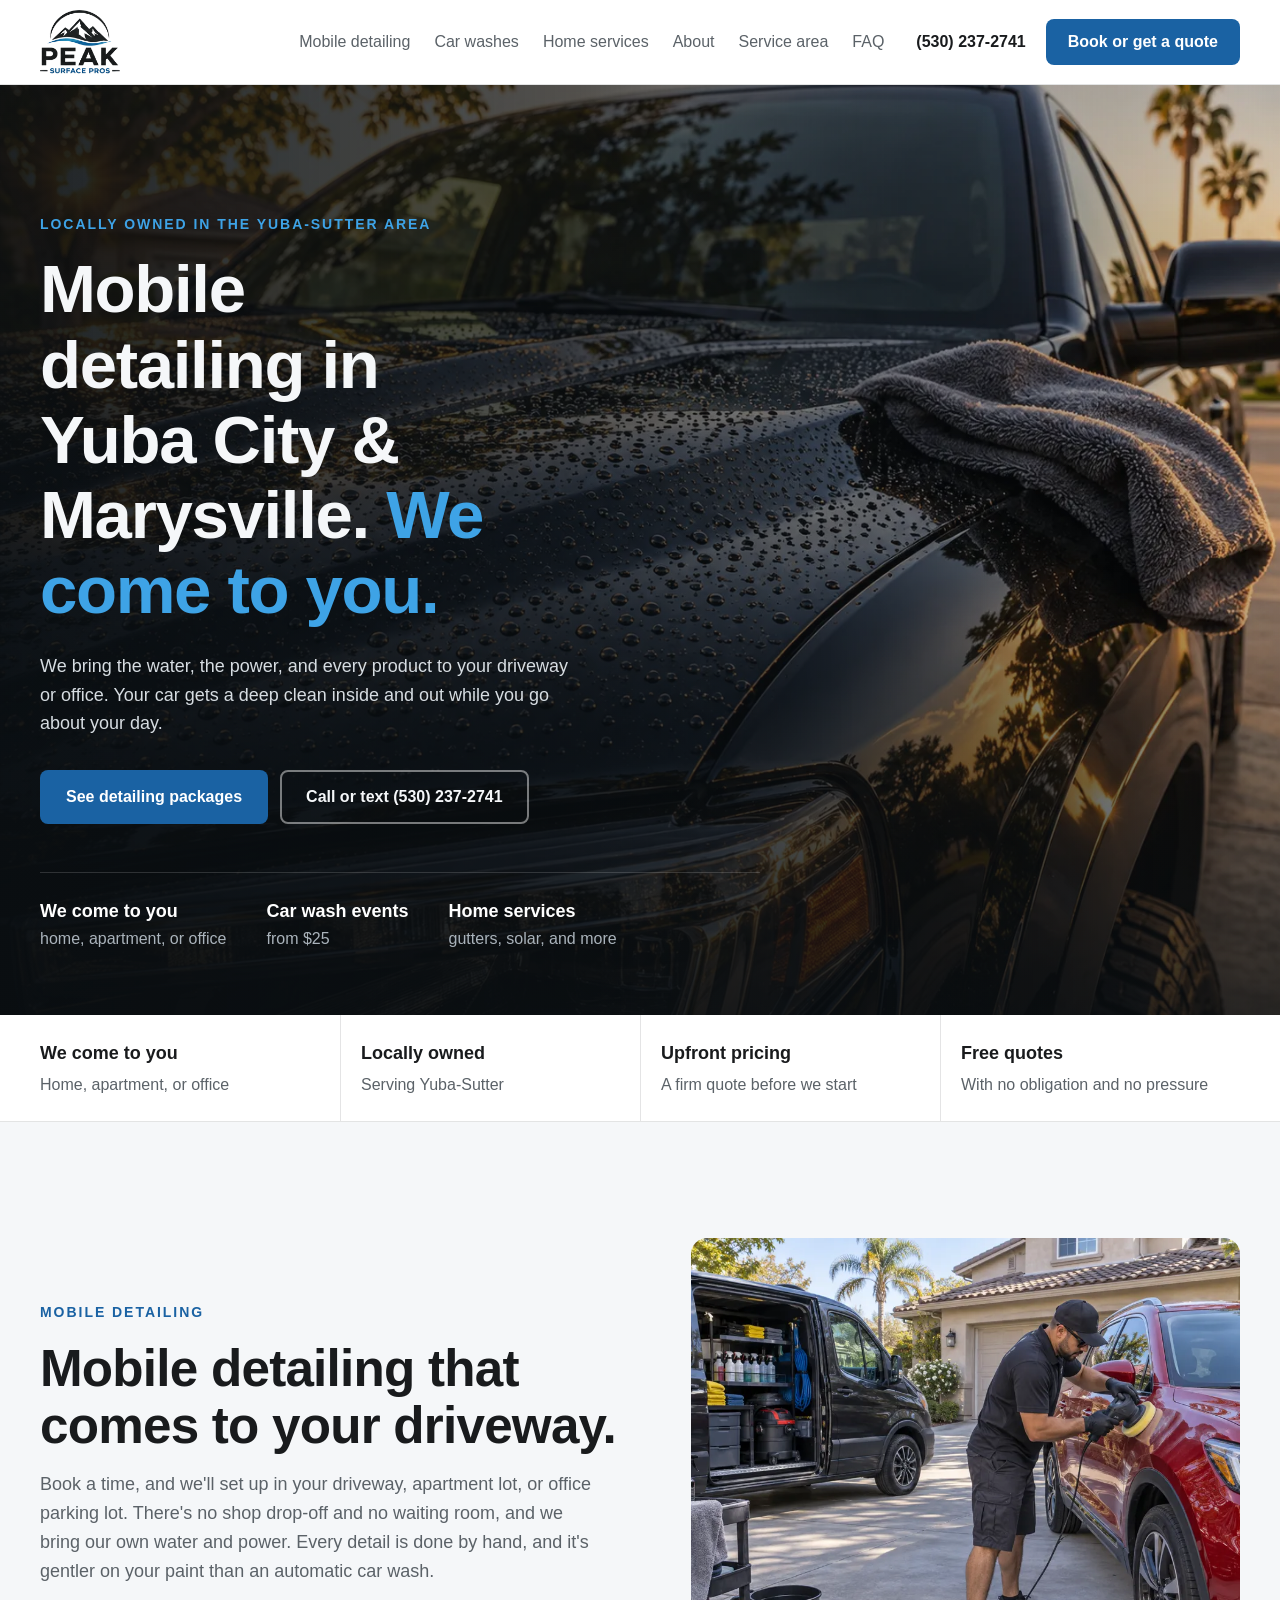
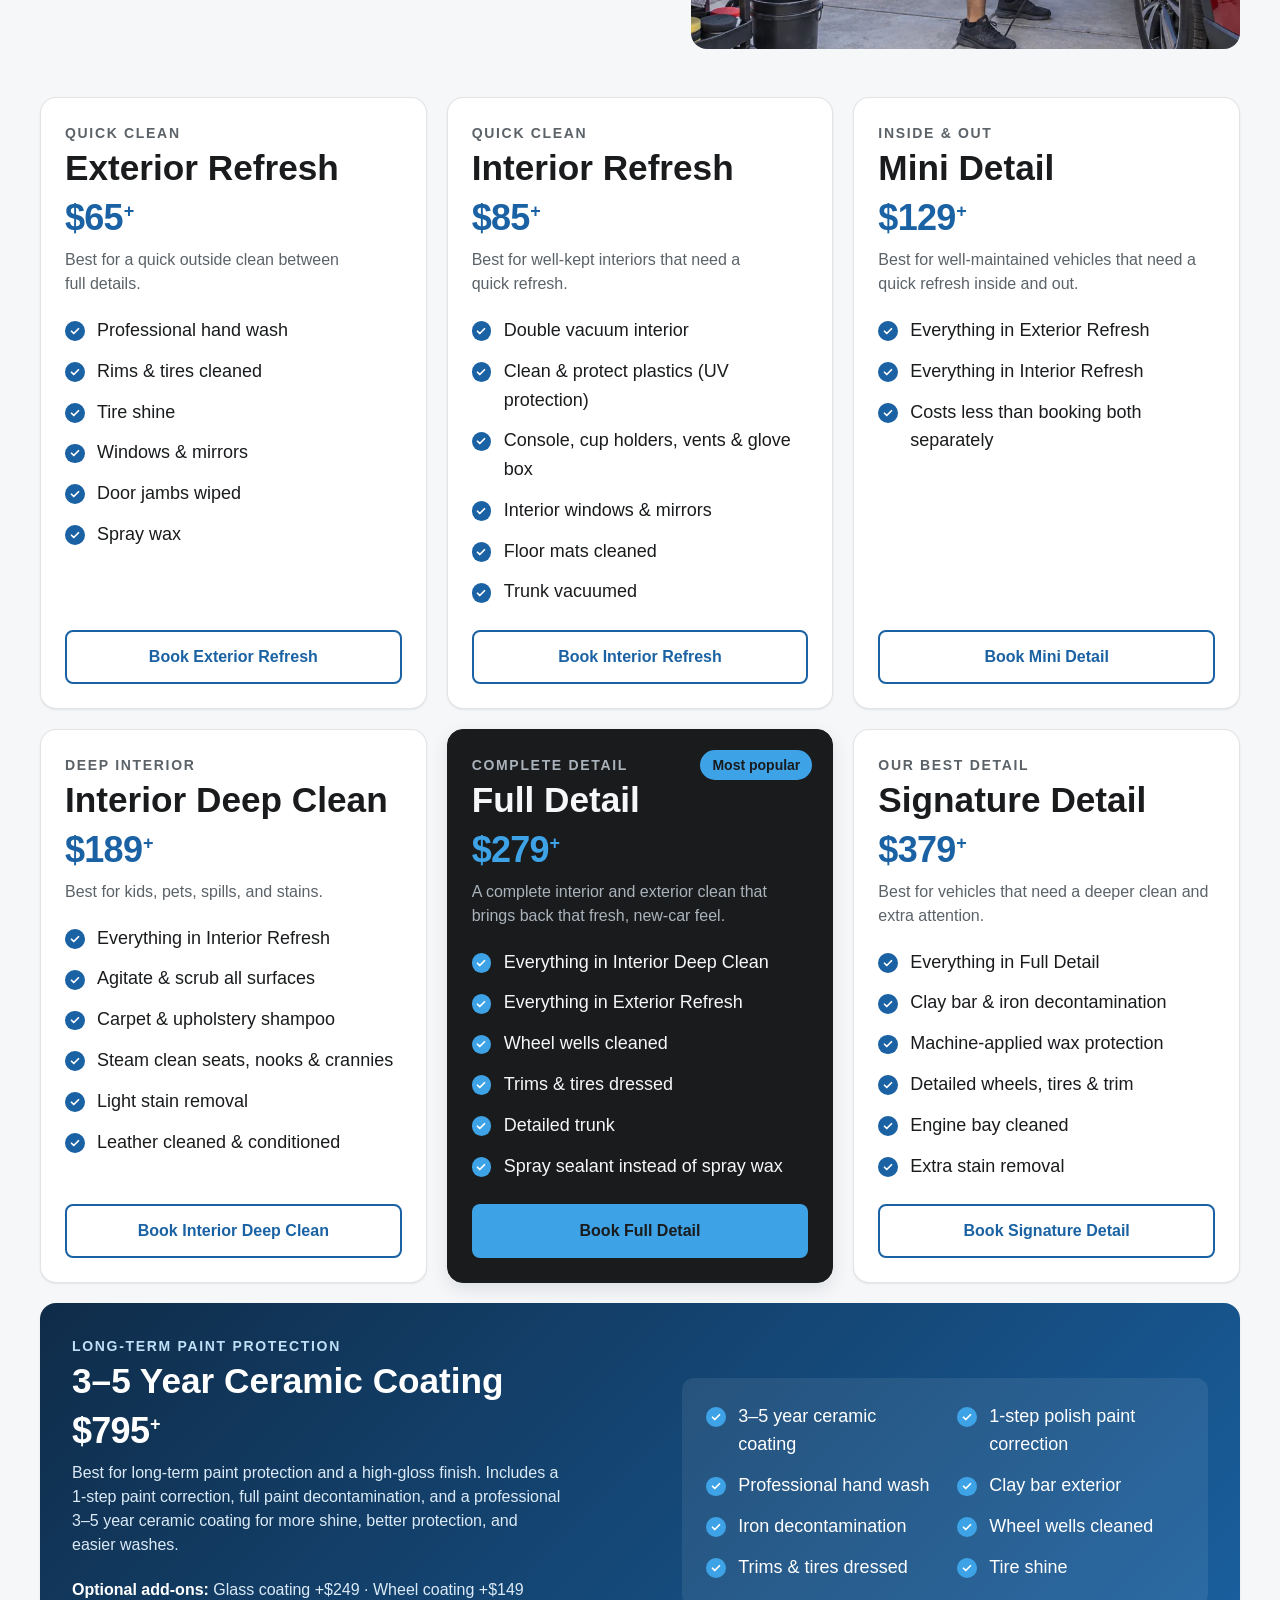
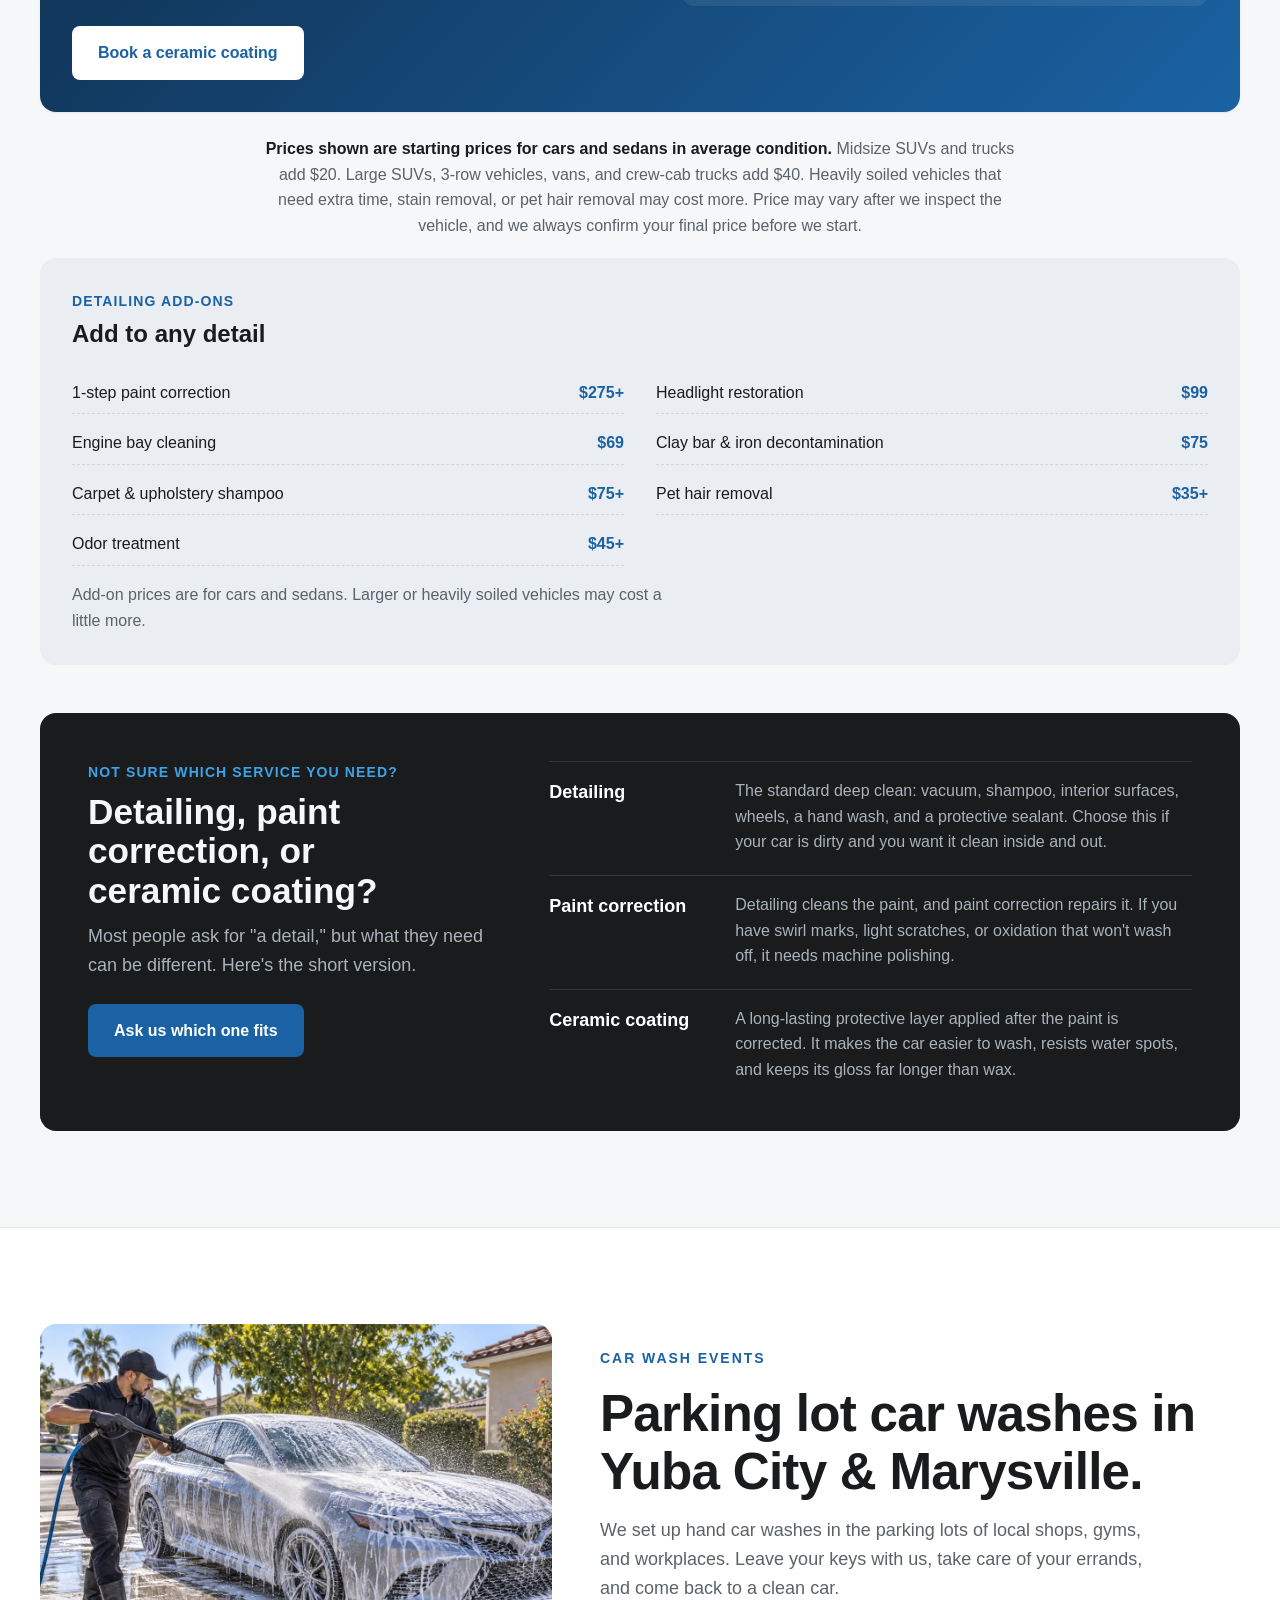
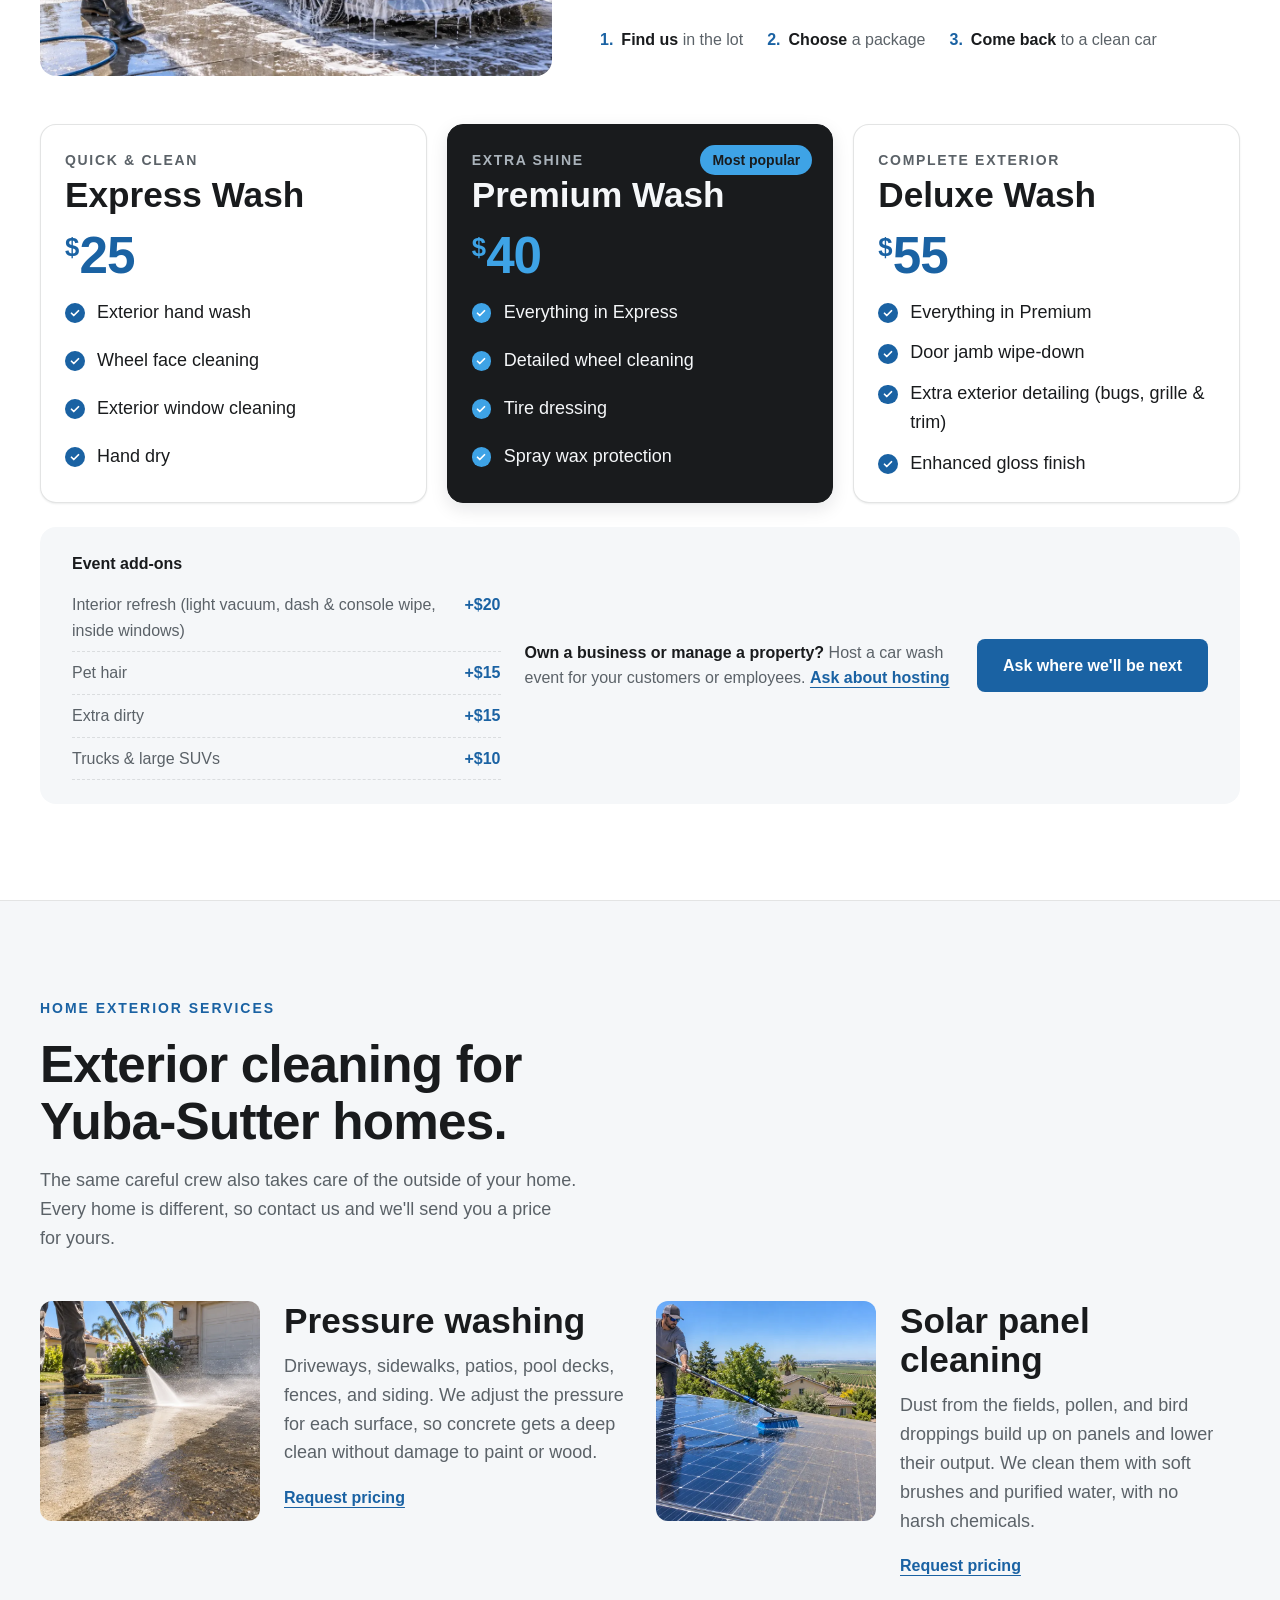
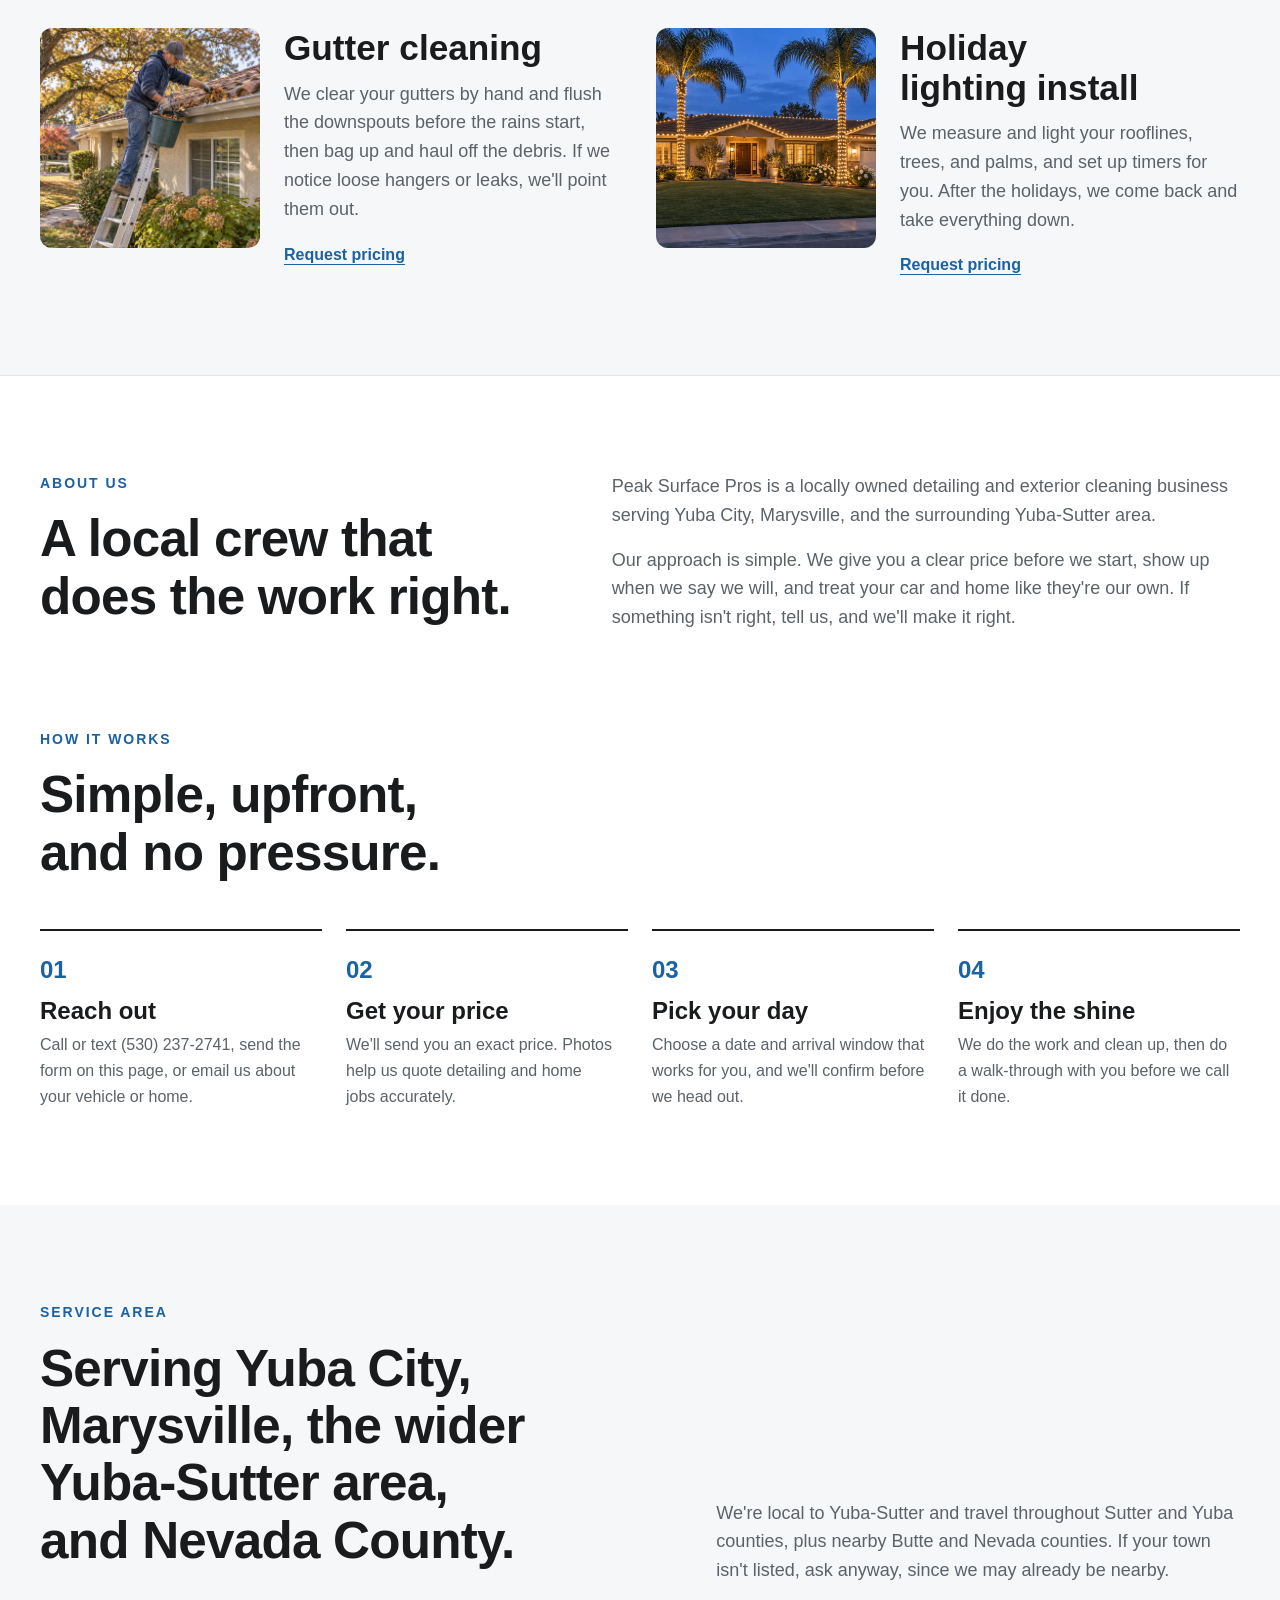
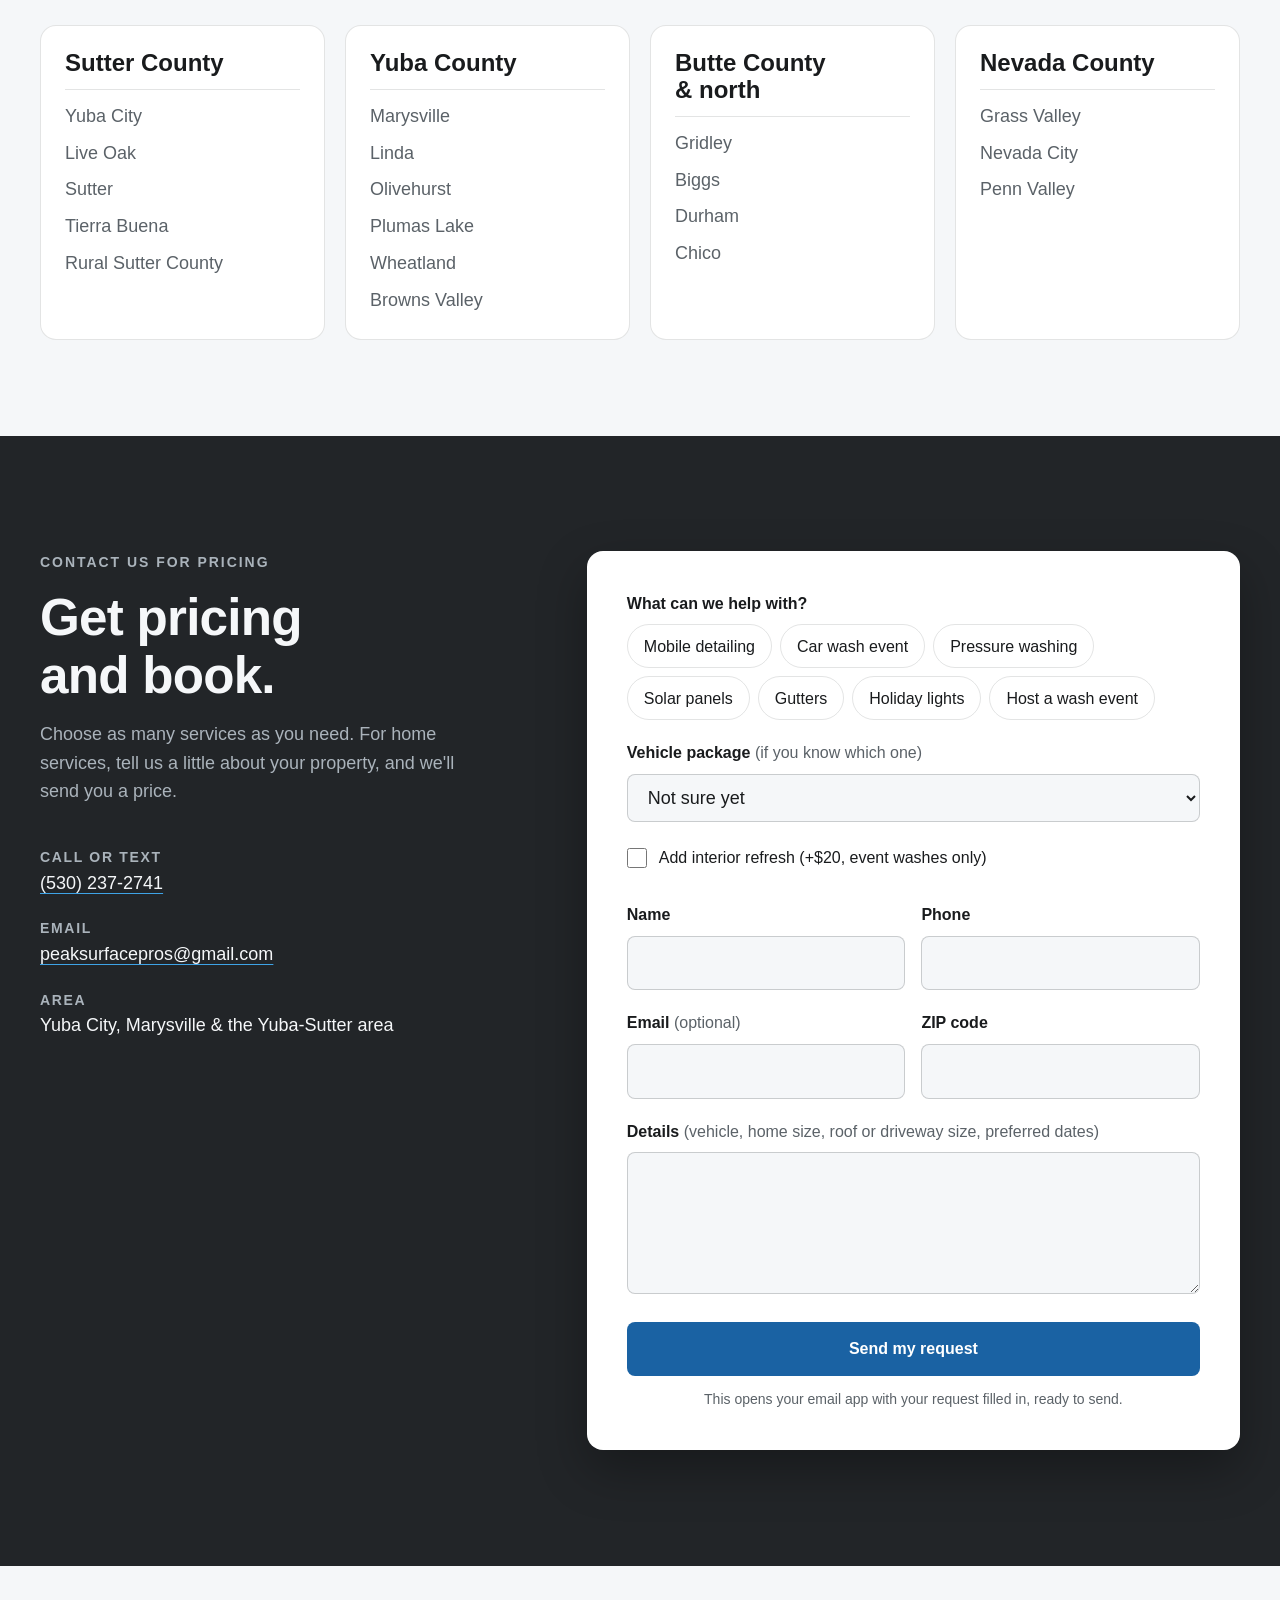
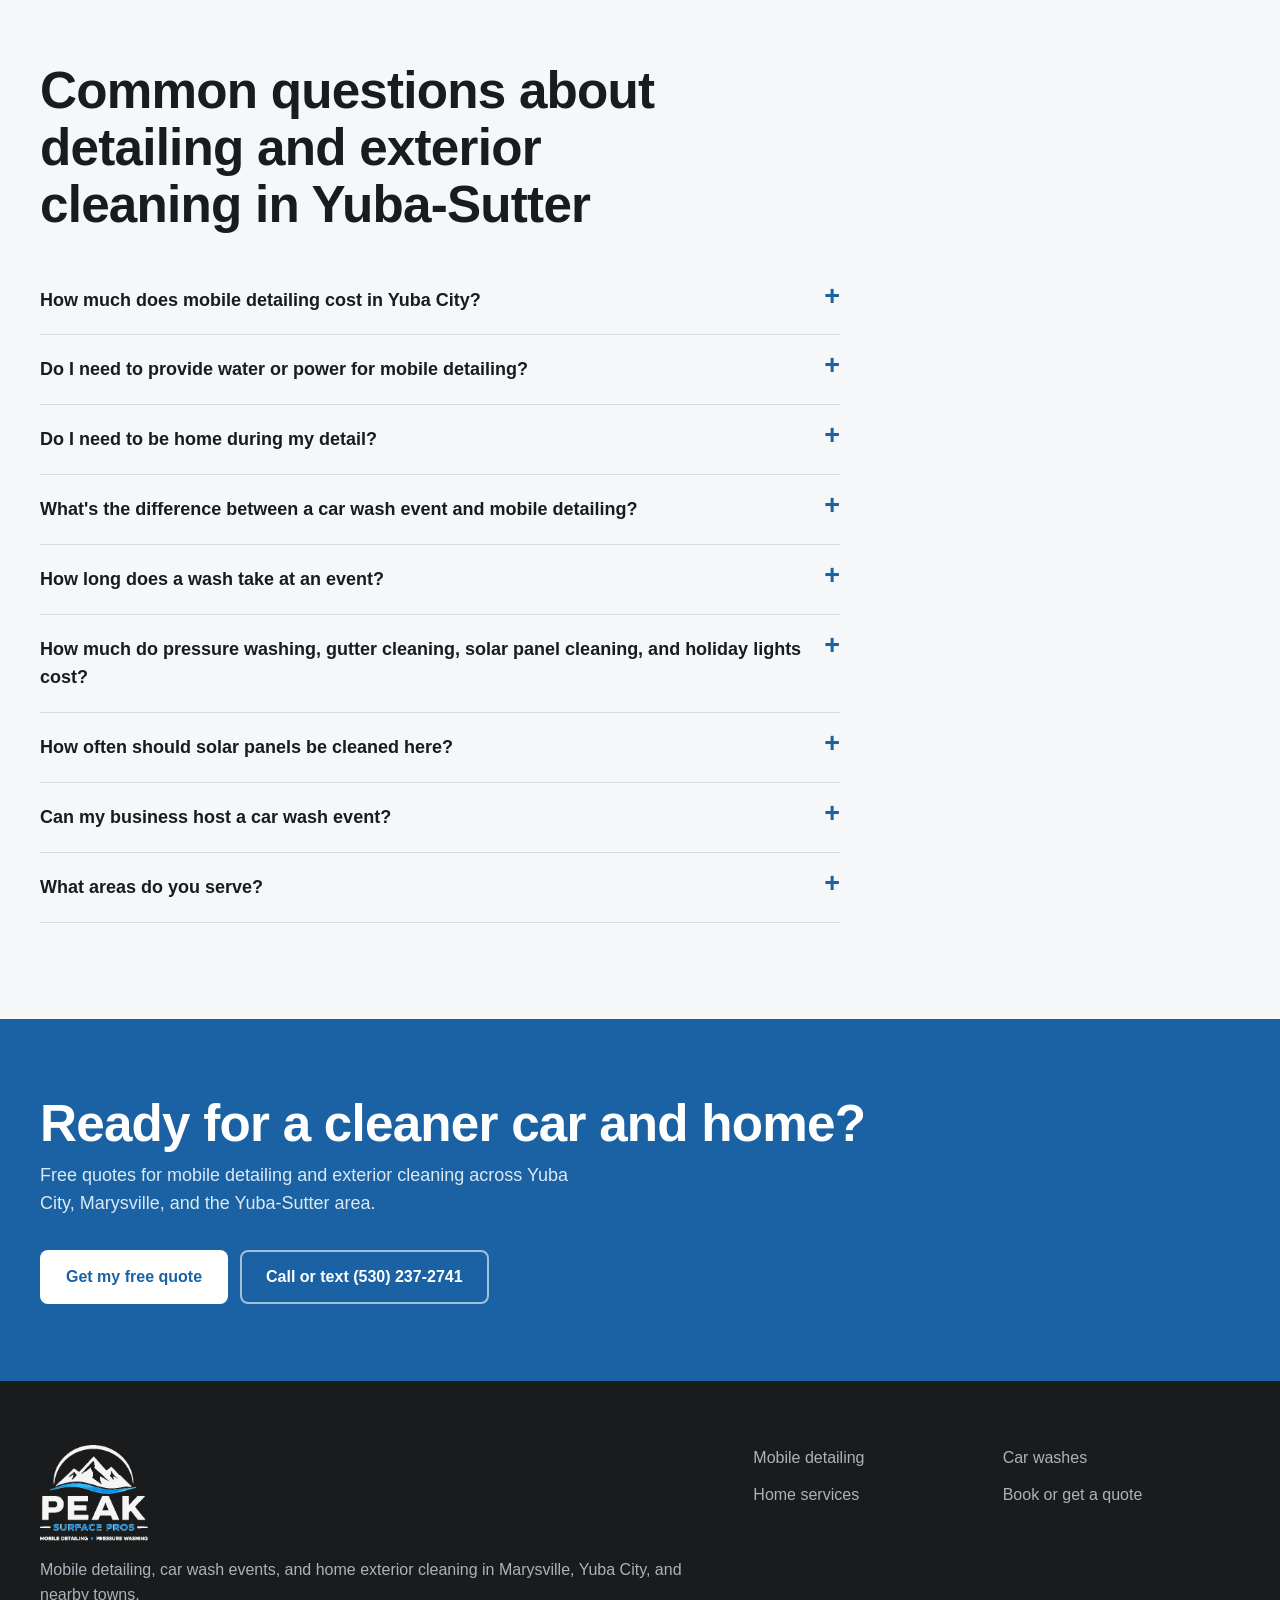
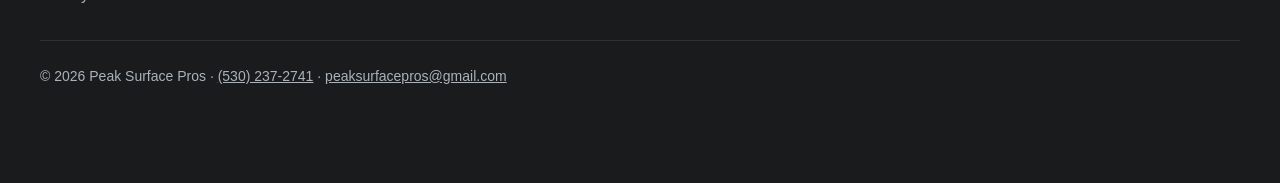
==== commit ab513f70: "Add Nevada County service area: Grass Valley, Nevada City, Penn Valley Co-authored-by: Perplexity <n" ====
--- a/index.html
+++ b/index.html
@@ -14,7 +14,7 @@
 <link rel="icon" type="image/png" href="assets/logo-header.png">
 <link rel="stylesheet" href="style.css?v=10">
 <script type="application/ld+json">
-{"@context":"https://schema.org","@type":"AutoWash","telephone":"+1-530-237-2741","description":"Mobile auto detailing, parking lot car wash events, pressure washing, solar panel cleaning, gutter cleaning, and holiday lighting installation in the Yuba-Sutter area.","name":"Peak Surface Pros","email":"peaksurfacepros@gmail.com","areaServed":["Yuba City, CA","Marysville, CA","Live Oak, CA","Sutter, CA","Tierra Buena, CA","Linda, CA","Olivehurst, CA","Plumas Lake, CA","Wheatland, CA","Browns Valley, CA","Gridley, CA","Biggs, CA","Durham, CA","Chico, CA"],"priceRange":"$25-$795"}
+{"@context":"https://schema.org","@type":"AutoWash","telephone":"+1-530-237-2741","description":"Mobile auto detailing, parking lot car wash events, pressure washing, solar panel cleaning, gutter cleaning, and holiday lighting installation in the Yuba-Sutter area and Nevada County.","name":"Peak Surface Pros","email":"peaksurfacepros@gmail.com","areaServed":["Yuba City, CA","Marysville, CA","Live Oak, CA","Sutter, CA","Tierra Buena, CA","Linda, CA","Olivehurst, CA","Plumas Lake, CA","Wheatland, CA","Browns Valley, CA","Gridley, CA","Biggs, CA","Durham, CA","Chico, CA","Grass Valley, CA","Nevada City, CA","Penn Valley, CA"],"priceRange":"$25-$795"}
 </script>
 </head>
 <body>
@@ -321,14 +321,15 @@
       <div class="area__head">
         <div>
           <p class="eyebrow eyebrow--dark">Service area</p>
-          <h2 id="area-title">Serving Yuba City, Marysville, and the wider Yuba-Sutter area.</h2>
-        </div>
-        <p class="muted">We're local to Yuba-Sutter and travel throughout Sutter and Yuba counties, plus nearby Butte County. If your town isn't listed, ask anyway, since we may already be nearby.</p>
+          <h2 id="area-title">Serving Yuba City, Marysville, the wider Yuba-Sutter area, and Nevada County.</h2>
+        </div>
+        <p class="muted">We're local to Yuba-Sutter and travel throughout Sutter and Yuba counties, plus nearby Butte and Nevada counties. If your town isn't listed, ask anyway, since we may already be nearby.</p>
       </div>
       <div class="counties">
         <div class="county"><h3>Sutter County</h3><ul><li>Yuba City</li><li>Live Oak</li><li>Sutter</li><li>Tierra Buena</li><li>Rural Sutter County</li></ul></div>
         <div class="county"><h3>Yuba County</h3><ul><li>Marysville</li><li>Linda</li><li>Olivehurst</li><li>Plumas Lake</li><li>Wheatland</li><li>Browns Valley</li></ul></div>
         <div class="county"><h3>Butte County &amp; north</h3><ul><li>Gridley</li><li>Biggs</li><li>Durham</li><li>Chico</li></ul></div>
+        <div class="county"><h3>Nevada County</h3><ul><li>Grass Valley</li><li>Nevada City</li><li>Penn Valley</li></ul></div>
       </div>
     </div>
   </section>
@@ -410,7 +411,7 @@
       <details><summary>How much do pressure washing, gutter cleaning, solar panel cleaning, and holiday lights cost?</summary><p>Every home is different, so we price these after learning about your property. Send the form with a short description or a few photos, and we'll get back to you with a price.</p></details>
       <details><summary>How often should solar panels be cleaned here?</summary><p>For most Yuba-Sutter homes, twice a year: once in spring after pollen season, and once in late summer after harvest dust settles.</p></details>
       <details><summary>Can my business host a car wash event?</summary><p>Yes. Choose "Host a wash event" in the form, tell us about your location, and we'll work out a date with you.</p></details>
-      <details><summary>What areas do you serve?</summary><p>We serve Yuba City, Marysville, Live Oak, Sutter, Tierra Buena, Linda, Olivehurst, Plumas Lake, Wheatland, and Browns Valley, plus Gridley, Biggs, Durham, and Chico to the north. Not sure if you're in range? Just ask.</p></details>
+      <details><summary>What areas do you serve?</summary><p>We serve Yuba City, Marysville, Live Oak, Sutter, Tierra Buena, Linda, Olivehurst, Plumas Lake, Wheatland, and Browns Valley, plus Gridley, Biggs, Durham, and Chico to the north, and Grass Valley, Nevada City, and Penn Valley in Nevada County. Not sure if you're in range? Just ask.</p></details>
     </div>
   </section>
 
--- a/style.css
+++ b/style.css
@@ -204,7 +204,7 @@
 
 /* Counties */
 .area__head { display: grid; grid-template-columns: 1.2fr 1fr; gap: var(--space-12); align-items: end; margin-bottom: var(--space-10); }
-.counties { display: grid; grid-template-columns: repeat(3, 1fr); gap: var(--space-5); }
+.counties { display: grid; grid-template-columns: repeat(4, 1fr); gap: var(--space-5); }
 .county { background: var(--surface); border: 1px solid var(--line); border-radius: var(--radius-xl); padding: var(--space-6); }
 .county h3 { font-size: var(--text-lg); font-weight: 700; margin-bottom: var(--space-3); padding-bottom: var(--space-3); border-bottom: 1px solid var(--line); }
 .county ul { list-style: none; display: grid; gap: var(--space-2); color: var(--muted); }
